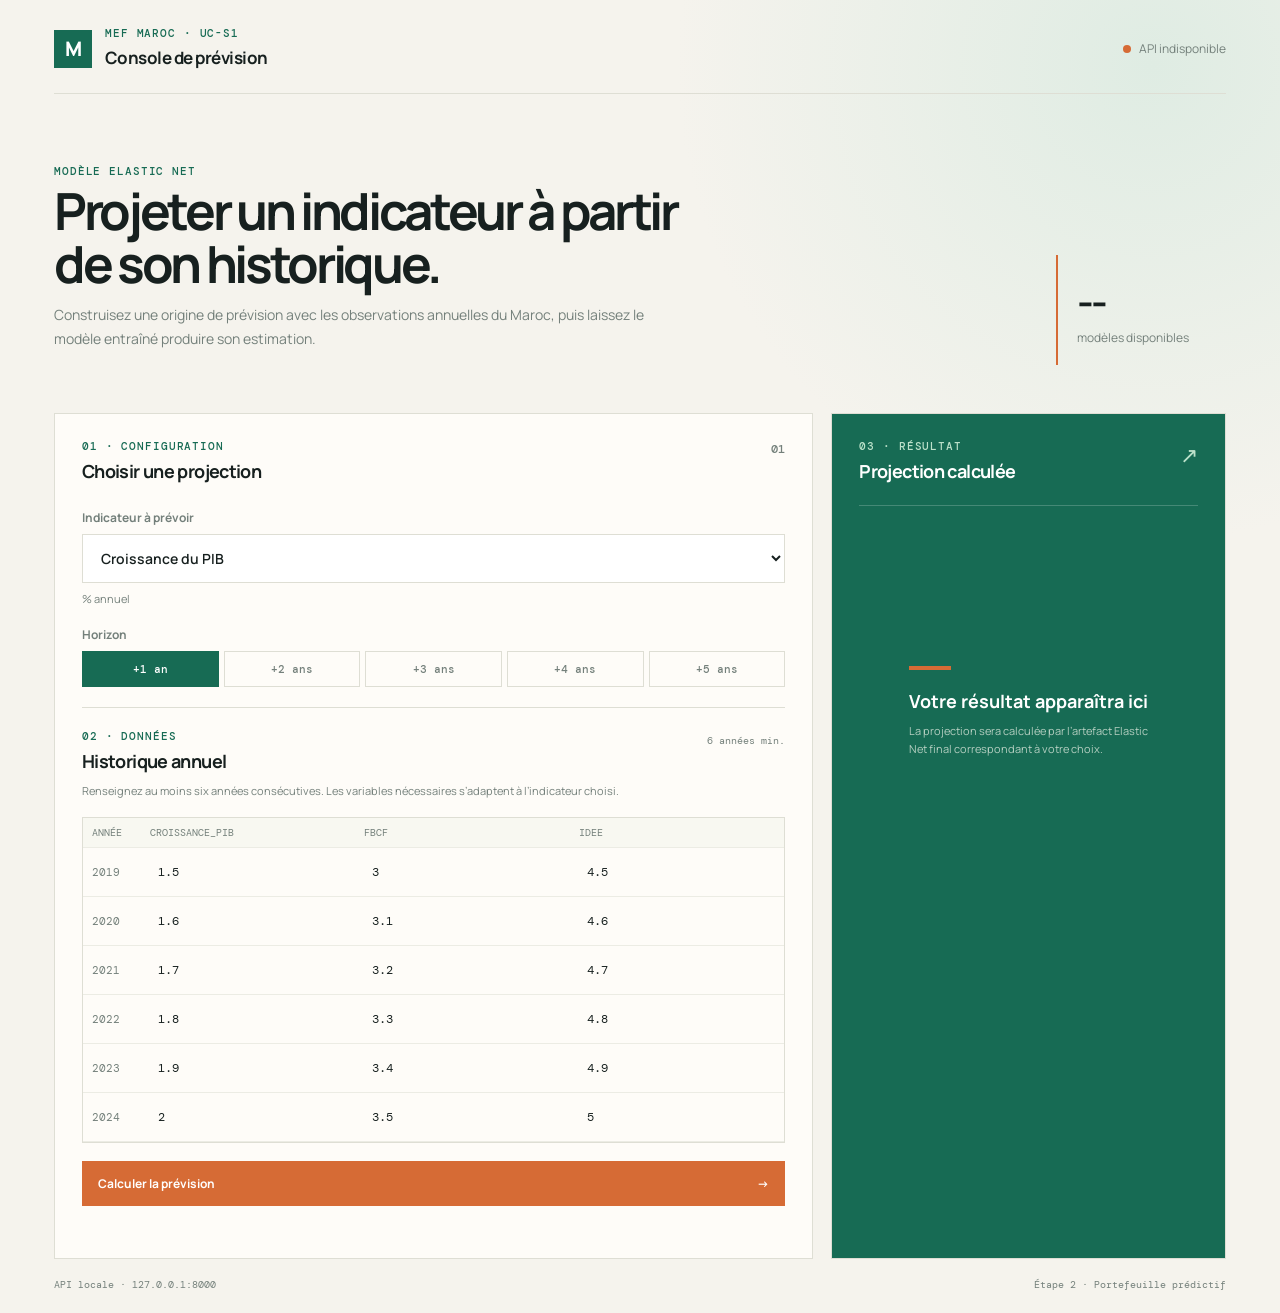
==== interface/index.html @ d241b090 "first commit" ====
<!doctype html>
<html lang="fr">
<head>
  <meta charset="utf-8">
  <meta name="viewport" content="width=device-width, initial-scale=1">
  <title>MEF Maroc | Prévisions</title>
  <link rel="stylesheet" href="styles.css">
</head>
<body>
  <main class="shell">
    <header class="topbar">
      <div class="brand-mark" aria-hidden="true">M</div>
      <div>
        <p class="eyebrow">MEF MAROC · UC-S1</p>
        <h1>Console de prévision</h1>
      </div>
      <div class="api-status" id="apiStatus"><span class="status-dot"></span><span>Connexion...</span></div>
    </header>

    <section class="intro">
      <div>
        <p class="eyebrow">MODÈLE ELASTIC NET</p>
        <h2>Projeter un indicateur à partir de son historique.</h2>
        <p class="lede">Construisez une origine de prévision avec les observations annuelles du Maroc, puis laissez le modèle entraîné produire son estimation.</p>
      </div>
      <div class="model-count"><strong id="modelCount">--</strong><span>modèles disponibles</span></div>
    </section>

    <section class="workspace">
      <form class="panel form-panel" id="forecastForm">
        <div class="panel-heading">
          <div><p class="eyebrow">01 · CONFIGURATION</p><h3>Choisir une projection</h3></div>
          <span class="step-number">01</span>
        </div>

        <label for="target">Indicateur à prévoir</label>
        <select id="target" name="target"></select>
        <p class="field-note" id="targetUnit"></p>

        <label for="horizon">Horizon</label>
        <div class="segmented" id="horizonGroup" role="group" aria-label="Horizon de prévision">
          <button type="button" data-horizon="1" class="active">+1 an</button>
          <button type="button" data-horizon="2">+2 ans</button>
          <button type="button" data-horizon="3">+3 ans</button>
          <button type="button" data-horizon="4">+4 ans</button>
          <button type="button" data-horizon="5">+5 ans</button>
        </div>

        <div class="form-divider"></div>
        <div class="panel-heading compact"><div><p class="eyebrow">02 · DONNÉES</p><h3>Historique annuel</h3></div><span class="required">6 années min.</span></div>
        <p class="field-note">Renseignez au moins six années consécutives. Les variables nécessaires s’adaptent à l’indicateur choisi.</p>
        <div class="history-table-wrap"><table><thead><tr><th>Année</th><th id="columnOne">Indicateur</th><th id="columnTwo">Variable 2</th><th id="columnThree">Variable 3</th></tr></thead><tbody id="historyBody"></tbody></table></div>
        <button class="primary-button" type="submit"><span>Calculer la prévision</span><span aria-hidden="true">→</span></button>
        <p class="error-message" id="errorMessage" role="alert"></p>
      </form>

      <aside class="panel result-panel" aria-live="polite">
        <div class="panel-heading"><div><p class="eyebrow">03 · RÉSULTAT</p><h3>Projection calculée</h3></div><span class="result-icon">↗</span></div>
        <div class="result-empty" id="resultEmpty"><span class="empty-line"></span><p>Votre résultat apparaîtra ici</p><small>La projection sera calculée par l’artefact Elastic Net final correspondant à votre choix.</small></div>
        <div class="result-content" id="resultContent" hidden>
          <p class="result-label" id="resultTarget">CROISSANCE DU PIB</p>
          <div class="result-value"><strong id="predictionValue">--</strong><span id="predictionUnit">%</span></div>
          <div class="result-meta"><span>Année projetée</span><strong id="targetYear">--</strong></div>
          <div class="result-meta"><span>Origine</span><strong id="originYear">--</strong></div>
          <div class="result-meta"><span>Modèle</span><strong>Elastic Net final</strong></div>
          <div class="confidence-note"><span>i</span><p>Résultat statistique indicatif. Il ne constitue pas une prévision institutionnellement validée.</p></div>
        </div>
      </aside>
    </section>
    <footer><span>API locale · <span id="apiEndpoint">127.0.0.1:8000</span></span><span>Étape 2 · Portefeuille prédictif</span></footer>
  </main>
  <script src="app.js"></script>
</body>
</html>
---- interface/styles.css ----
@import url('https://fonts.googleapis.com/css2?family=DM+Mono:wght@400;500&family=Manrope:wght@400;500;600;700;800&display=swap');

:root { --ink: #17201f; --muted: #74807b; --paper: #f5f3ed; --panel: #fffefa; --line: #deded4; --green: #176b54; --green-soft: #e5f1eb; --orange: #d66b35; }
* { box-sizing: border-box; }
body { margin: 0; min-width: 320px; color: var(--ink); background: radial-gradient(circle at 90% 5%, #dfece3 0, transparent 28%), var(--paper); font-family: Manrope, sans-serif; }
.shell { max-width: 1240px; margin: 0 auto; padding: 28px 34px 22px; }
.topbar, .intro, .workspace, footer, .panel-heading, .result-meta { display: flex; }
.topbar { align-items: center; gap: 13px; border-bottom: 1px solid var(--line); padding-bottom: 24px; }
.brand-mark { display: grid; place-items: center; width: 38px; height: 38px; background: var(--green); color: white; font-weight: 800; font-size: 20px; }
.eyebrow { margin: 0 0 7px; color: var(--green); font: 500 11px/1 DM Mono, monospace; letter-spacing: .08em; }
h1, h2, h3, p { margin-top: 0; } h1 { margin-bottom: 0; font-size: 17px; letter-spacing: -.03em; } h2 { max-width: 680px; margin-bottom: 14px; font-size: clamp(28px, 4vw, 52px); line-height: 1.03; letter-spacing: -.065em; } h3 { margin: 0; font-size: 18px; letter-spacing: -.035em; }
.api-status { display: flex; align-items: center; gap: 8px; margin-left: auto; color: var(--muted); font-size: 12px; }.status-dot { width: 8px; height: 8px; border-radius: 50%; background: var(--orange); }.status-dot.online { background: #3eaa71; }
.intro { align-items: end; justify-content: space-between; gap: 30px; padding: 72px 0 48px; }.lede { max-width: 590px; color: var(--muted); font-size: 14px; line-height: 1.7; }.model-count { display: grid; min-width: 170px; padding: 19px; border-left: 2px solid var(--orange); }.model-count strong { font-size: 40px; letter-spacing: -.07em; }.model-count span { color: var(--muted); font-size: 12px; }
.workspace { align-items: stretch; gap: 18px; }.panel { border: 1px solid var(--line); background: rgba(255,254,250,.88); }.form-panel { flex: 1.35; padding: 27px; }.result-panel { flex: .65; min-width: 310px; padding: 27px; background: var(--green); color: white; }.panel-heading { align-items: flex-start; justify-content: space-between; margin-bottom: 26px; }.panel-heading.compact { margin: 23px 0 10px; }.step-number, .result-icon { color: var(--muted); font: 500 12px DM Mono, monospace; }.result-icon { color: #bce1ca; font-size: 22px; }
label { display: block; margin: 0 0 8px; color: var(--muted); font-size: 12px; font-weight: 700; } select { width: 100%; padding: 13px 14px; border: 1px solid var(--line); border-radius: 0; color: var(--ink); background: white; font: 600 14px Manrope, sans-serif; }.field-note { margin: 8px 0 18px; color: var(--muted); font-size: 11px; line-height: 1.5; }.segmented { display: flex; gap: 5px; margin-bottom: 20px; }.segmented button { flex: 1; padding: 10px 4px; border: 1px solid var(--line); background: transparent; color: var(--muted); cursor: pointer; font: 500 11px DM Mono, monospace; }.segmented button.active { border-color: var(--green); color: white; background: var(--green); }.form-divider { height: 1px; background: var(--line); }.required { padding-top: 3px; color: var(--muted); font: 10px DM Mono, monospace; }.history-table-wrap { overflow-x: auto; border: 1px solid var(--line); } table { width: 100%; min-width: 520px; border-collapse: collapse; } th, td { padding: 8px 9px; border-bottom: 1px solid #ecece4; text-align: left; } th { color: var(--muted); background: #f8f8f1; font: 10px DM Mono, monospace; text-transform: uppercase; } td:first-child { color: var(--muted); font: 11px DM Mono, monospace; } td input { width: 100%; min-width: 95px; padding: 7px; border: 1px solid transparent; background: transparent; color: var(--ink); font: 12px DM Mono, monospace; } td input:focus { outline: 1px solid var(--green); background: white; }.primary-button { display: flex; justify-content: space-between; width: 100%; margin-top: 18px; padding: 14px 16px; border: 0; background: var(--orange); color: white; cursor: pointer; font: 700 12px Manrope, sans-serif; }.primary-button:disabled { opacity: .6; cursor: wait; }.error-message { min-height: 15px; margin: 10px 0 0; color: #b43c2c; font-size: 11px; }
.result-panel .panel-heading { border-bottom: 1px solid rgba(255,255,255,.2); padding-bottom: 22px; }.result-panel .eyebrow { color: #bce1ca; }.result-panel h3 { color: white; }.result-empty { display: grid; place-content: center; min-height: 360px; }.empty-line { display: block; width: 42px; height: 4px; margin-bottom: 19px; background: var(--orange); }.result-empty p { margin-bottom: 9px; font-size: 18px; font-weight: 700; }.result-empty small { max-width: 240px; color: #b5cfc1; font-size: 11px; line-height: 1.6; }.result-content { padding-top: 42px; }.result-label { color: #bce1ca; font: 11px DM Mono, monospace; }.result-value { display: flex; align-items: baseline; gap: 8px; padding: 7px 0 37px; }.result-value strong { font-size: clamp(44px, 5vw, 72px); letter-spacing: -.08em; }.result-value span { color: #bce1ca; font: 14px DM Mono, monospace; }.result-meta { justify-content: space-between; padding: 13px 0; border-top: 1px solid rgba(255,255,255,.2); color: #b5cfc1; font-size: 11px; }.result-meta strong { color: white; font-weight: 600; }.confidence-note { display: flex; gap: 10px; margin-top: 34px; padding: 13px; background: rgba(0,0,0,.12); color: #c7ded1; font-size: 10px; line-height: 1.5; }.confidence-note span { display: grid; flex: 0 0 16px; place-items: center; height: 16px; border: 1px solid #a7cdb7; border-radius: 50%; font: 10px DM Mono, monospace; }.confidence-note p { margin: 0; }
footer { justify-content: space-between; padding-top: 19px; color: var(--muted); font: 10px DM Mono, monospace; }
@media (max-width: 780px) { .shell { padding: 20px 16px; }.intro { display: block; padding: 48px 0 32px; }.model-count { margin-top: 28px; }.workspace { display: block; }.result-panel { min-width: 0; margin-top: 16px; }.form-panel, .result-panel { padding: 20px; } footer { display: block; line-height: 2; }.segmented button { font-size: 10px; } }
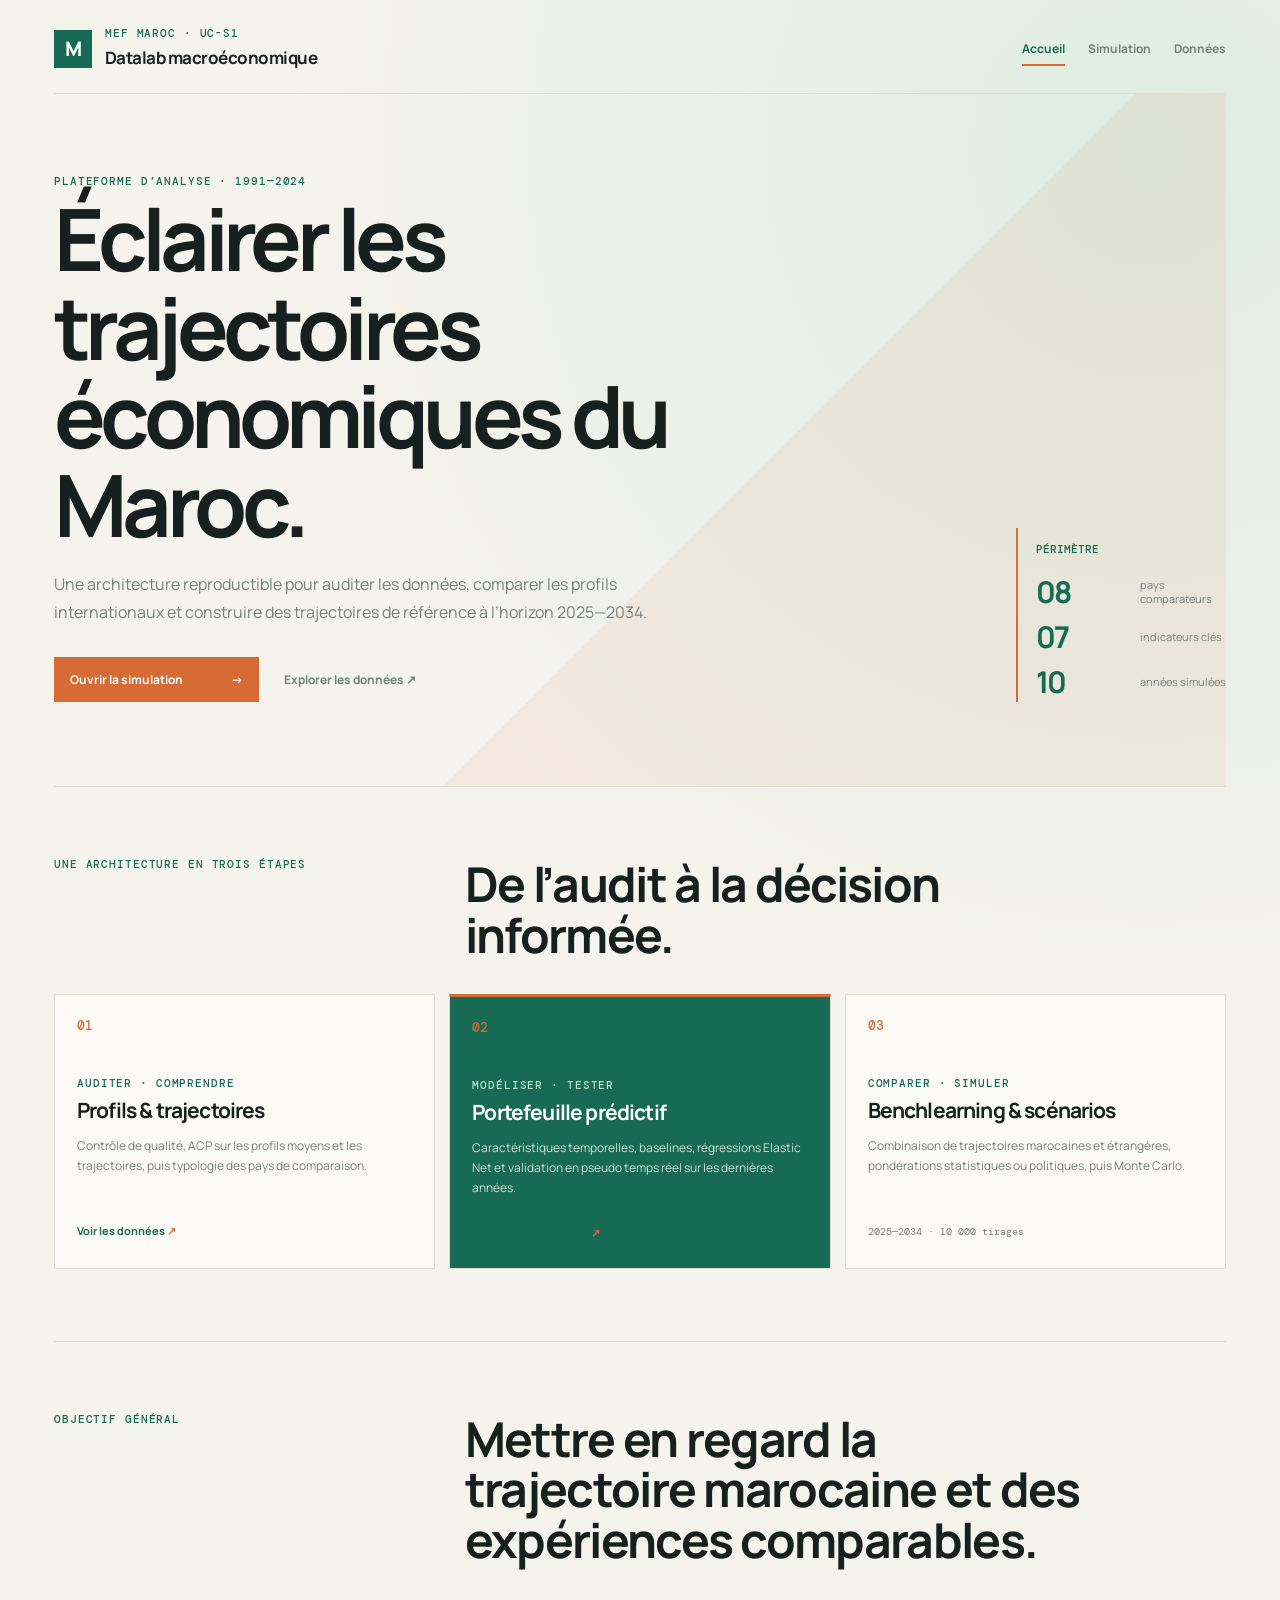
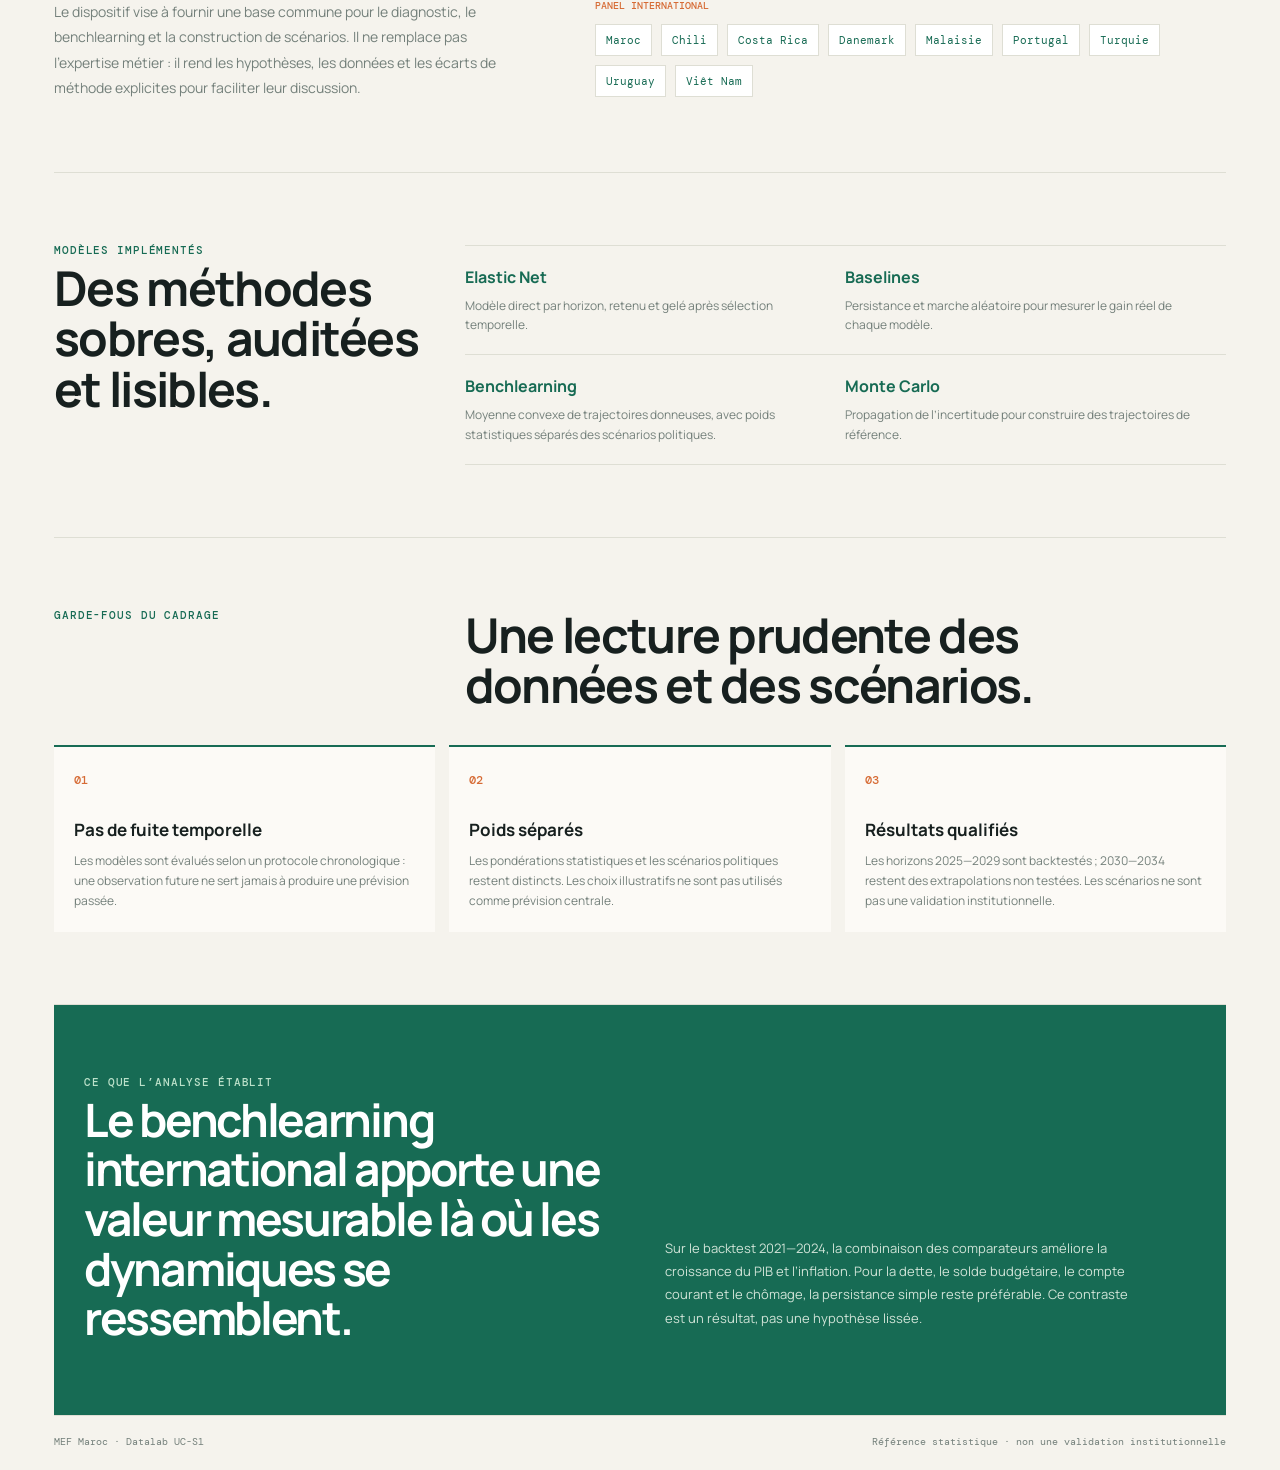
==== commit d7b0494a: "Avant changement de design" ====
--- a/interface/index.html
+++ b/interface/index.html
@@ -3,72 +3,54 @@
 <head>
   <meta charset="utf-8">
   <meta name="viewport" content="width=device-width, initial-scale=1">
-  <title>MEF Maroc | Prévisions</title>
+  <title>MEF Maroc | Datalab UC-S1</title>
   <link rel="stylesheet" href="styles.css">
 </head>
-<body>
+<body class="home-page">
   <main class="shell">
     <header class="topbar">
-      <div class="brand-mark" aria-hidden="true">M</div>
-      <div>
-        <p class="eyebrow">MEF MAROC · UC-S1</p>
-        <h1>Console de prévision</h1>
-      </div>
-      <div class="api-status" id="apiStatus"><span class="status-dot"></span><span>Connexion...</span></div>
+      <a class="brand-mark" href="index.html" aria-label="Accueil Datalab MEF">M</a>
+      <div><p class="eyebrow">MEF MAROC · UC-S1</p><h1>Datalab macroéconomique</h1></div>
+      <nav class="main-nav" aria-label="Navigation principale"><a class="active" href="index.html">Accueil</a><a href="simulation.html">Simulation</a><a href="data.html">Données</a></nav>
     </header>
 
-    <section class="intro">
-      <div>
-        <p class="eyebrow">MODÈLE ELASTIC NET</p>
-        <h2>Projeter un indicateur à partir de son historique.</h2>
-        <p class="lede">Construisez une origine de prévision avec les observations annuelles du Maroc, puis laissez le modèle entraîné produire son estimation.</p>
+    <section class="home-hero">
+      <div class="hero-copy">
+        <p class="eyebrow">PLATEFORME D’ANALYSE · 1991—2024</p>
+        <h2>Éclairer les trajectoires économiques du Maroc.</h2>
+        <p class="hero-lede">Une architecture reproductible pour auditer les données, comparer les profils internationaux et construire des trajectoires de référence à l’horizon 2025—2034.</p>
+        <div class="hero-actions"><a class="primary-button hero-button" href="simulation.html"><span>Ouvrir la simulation</span><span aria-hidden="true">→</span></a><a class="text-link" href="data.html">Explorer les données <span aria-hidden="true">↗</span></a></div>
       </div>
-      <div class="model-count"><strong id="modelCount">--</strong><span>modèles disponibles</span></div>
+      <div class="hero-index" aria-label="Périmètre du projet"><span class="index-label">PÉRIMÈTRE</span><strong>08</strong><span>pays comparateurs</span><strong>07</strong><span>indicateurs clés</span><strong>10</strong><span>années simulées</span></div>
     </section>
 
-    <section class="workspace">
-      <form class="panel form-panel" id="forecastForm">
-        <div class="panel-heading">
-          <div><p class="eyebrow">01 · CONFIGURATION</p><h3>Choisir une projection</h3></div>
-          <span class="step-number">01</span>
-        </div>
+    <section class="home-section architecture-section">
+      <div class="section-intro"><p class="eyebrow">UNE ARCHITECTURE EN TROIS ÉTAPES</p><h3>De l’audit à la décision informée.</h3></div>
+      <div class="stage-grid">
+        <article class="stage-card"><span class="stage-number">01</span><p class="eyebrow">AUDITER · COMPRENDRE</p><h4>Profils & trajectoires</h4><p>Contrôle de qualité, ACP sur les profils moyens et les trajectoires, puis typologie des pays de comparaison.</p><a href="data.html">Voir les données <span aria-hidden="true">↗</span></a></article>
+        <article class="stage-card stage-card-featured"><span class="stage-number">02</span><p class="eyebrow">MODÉLISER · TESTER</p><h4>Portefeuille prédictif</h4><p>Caractéristiques temporelles, baselines, régressions Elastic Net et validation en pseudo temps réel sur les dernières années.</p><a href="simulation.html">Lancer une projection <span aria-hidden="true">↗</span></a></article>
+        <article class="stage-card"><span class="stage-number">03</span><p class="eyebrow">COMPARER · SIMULER</p><h4>Benchlearning & scénarios</h4><p>Combinaison de trajectoires marocaines et étrangères, pondérations statistiques ou politiques, puis Monte Carlo.</p><span class="stage-status">2025—2034 · 10 000 tirages</span></article>
+      </div>
+    </section>
+    
+      <section class="home-section scope-section">
+        <div class="section-intro"><p class="eyebrow">OBJECTIF GÉNÉRAL</p><h3>Mettre en regard la trajectoire marocaine et des expériences comparables.</h3></div>
+        <div class="scope-content"><p>Le dispositif vise à fournir une base commune pour le diagnostic, le benchlearning et la construction de scénarios. Il ne remplace pas l’expertise métier : il rend les hypothèses, les données et les écarts de méthode explicites pour faciliter leur discussion.</p><div class="country-strip"><span class="country-label">PANEL INTERNATIONAL</span><span>Maroc</span><span>Chili</span><span>Costa Rica</span><span>Danemark</span><span>Malaisie</span><span>Portugal</span><span>Turquie</span><span>Uruguay</span><span>Viêt Nam</span></div></div>
+      </section>
 
-        <label for="target">Indicateur à prévoir</label>
-        <select id="target" name="target"></select>
-        <p class="field-note" id="targetUnit"></p>
+    <section class="home-section model-section">
+      <div class="section-intro"><p class="eyebrow">MODÈLES IMPLÉMENTÉS</p><h3>Des méthodes sobres, auditées et lisibles.</h3></div>
+      <div class="model-list"><div><strong>Elastic Net</strong><span>Modèle direct par horizon, retenu et gelé après sélection temporelle.</span></div><div><strong>Baselines</strong><span>Persistance et marche aléatoire pour mesurer le gain réel de chaque modèle.</span></div><div><strong>Benchlearning</strong><span>Moyenne convexe de trajectoires donneuses, avec poids statistiques séparés des scénarios politiques.</span></div><div><strong>Monte Carlo</strong><span>Propagation de l’incertitude pour construire des trajectoires de référence.</span></div></div>
+    </section>
+    
+      <section class="home-section safeguards-section">
+        <div class="section-intro"><p class="eyebrow">GARDE-FOUS DU CADRAGE</p><h3>Une lecture prudente des données et des scénarios.</h3></div>
+        <div class="safeguard-grid"><article><span>01</span><h4>Pas de fuite temporelle</h4><p>Les modèles sont évalués selon un protocole chronologique : une observation future ne sert jamais à produire une prévision passée.</p></article><article><span>02</span><h4>Poids séparés</h4><p>Les pondérations statistiques et les scénarios politiques restent distincts. Les choix illustratifs ne sont pas utilisés comme prévision centrale.</p></article><article><span>03</span><h4>Résultats qualifiés</h4><p>Les horizons 2025—2029 sont backtestés ; 2030—2034 restent des extrapolations non testées. Les scénarios ne sont pas une validation institutionnelle.</p></article></div>
+      </section>
 
-        <label for="horizon">Horizon</label>
-        <div class="segmented" id="horizonGroup" role="group" aria-label="Horizon de prévision">
-          <button type="button" data-horizon="1" class="active">+1 an</button>
-          <button type="button" data-horizon="2">+2 ans</button>
-          <button type="button" data-horizon="3">+3 ans</button>
-          <button type="button" data-horizon="4">+4 ans</button>
-          <button type="button" data-horizon="5">+5 ans</button>
-        </div>
+    <section class="home-section signal-section"><div><p class="eyebrow">CE QUE L’ANALYSE ÉTABLIT</p><h3>Le benchlearning international apporte une valeur mesurable là où les dynamiques se ressemblent.</h3></div><p>Sur le backtest 2021—2024, la combinaison des comparateurs améliore la croissance du PIB et l’inflation. Pour la dette, le solde budgétaire, le compte courant et le chômage, la persistance simple reste préférable. Ce contraste est un résultat, pas une hypothèse lissée.</p></section>
 
-        <div class="form-divider"></div>
-        <div class="panel-heading compact"><div><p class="eyebrow">02 · DONNÉES</p><h3>Historique annuel</h3></div><span class="required">6 années min.</span></div>
-        <p class="field-note">Renseignez au moins six années consécutives. Les variables nécessaires s’adaptent à l’indicateur choisi.</p>
-        <div class="history-table-wrap"><table><thead><tr><th>Année</th><th id="columnOne">Indicateur</th><th id="columnTwo">Variable 2</th><th id="columnThree">Variable 3</th></tr></thead><tbody id="historyBody"></tbody></table></div>
-        <button class="primary-button" type="submit"><span>Calculer la prévision</span><span aria-hidden="true">→</span></button>
-        <p class="error-message" id="errorMessage" role="alert"></p>
-      </form>
-
-      <aside class="panel result-panel" aria-live="polite">
-        <div class="panel-heading"><div><p class="eyebrow">03 · RÉSULTAT</p><h3>Projection calculée</h3></div><span class="result-icon">↗</span></div>
-        <div class="result-empty" id="resultEmpty"><span class="empty-line"></span><p>Votre résultat apparaîtra ici</p><small>La projection sera calculée par l’artefact Elastic Net final correspondant à votre choix.</small></div>
-        <div class="result-content" id="resultContent" hidden>
-          <p class="result-label" id="resultTarget">CROISSANCE DU PIB</p>
-          <div class="result-value"><strong id="predictionValue">--</strong><span id="predictionUnit">%</span></div>
-          <div class="result-meta"><span>Année projetée</span><strong id="targetYear">--</strong></div>
-          <div class="result-meta"><span>Origine</span><strong id="originYear">--</strong></div>
-          <div class="result-meta"><span>Modèle</span><strong>Elastic Net final</strong></div>
-          <div class="confidence-note"><span>i</span><p>Résultat statistique indicatif. Il ne constitue pas une prévision institutionnellement validée.</p></div>
-        </div>
-      </aside>
-    </section>
-    <footer><span>API locale · <span id="apiEndpoint">127.0.0.1:8000</span></span><span>Étape 2 · Portefeuille prédictif</span></footer>
+    <footer><span>MEF Maroc · Datalab UC-S1</span><span>Référence statistique · non une validation institutionnelle</span></footer>
   </main>
-  <script src="app.js"></script>
 </body>
 </html>
--- a/interface/styles.css
+++ b/interface/styles.css
@@ -10,9 +10,47 @@
 .eyebrow { margin: 0 0 7px; color: var(--green); font: 500 11px/1 DM Mono, monospace; letter-spacing: .08em; }
 h1, h2, h3, p { margin-top: 0; } h1 { margin-bottom: 0; font-size: 17px; letter-spacing: -.03em; } h2 { max-width: 680px; margin-bottom: 14px; font-size: clamp(28px, 4vw, 52px); line-height: 1.03; letter-spacing: -.065em; } h3 { margin: 0; font-size: 18px; letter-spacing: -.035em; }
 .api-status { display: flex; align-items: center; gap: 8px; margin-left: auto; color: var(--muted); font-size: 12px; }.status-dot { width: 8px; height: 8px; border-radius: 50%; background: var(--orange); }.status-dot.online { background: #3eaa71; }
+.main-nav { display: flex; align-items: center; gap: 23px; margin-left: auto; }.main-nav a, .text-link { color: var(--muted); font-size: 12px; font-weight: 700; text-decoration: none; }.main-nav a:hover, .main-nav a.active, .text-link:hover { color: var(--green); }.main-nav a.active { border-bottom: 2px solid var(--orange); padding-bottom: 7px; margin-bottom: -9px; }
 .intro { align-items: end; justify-content: space-between; gap: 30px; padding: 72px 0 48px; }.lede { max-width: 590px; color: var(--muted); font-size: 14px; line-height: 1.7; }.model-count { display: grid; min-width: 170px; padding: 19px; border-left: 2px solid var(--orange); }.model-count strong { font-size: 40px; letter-spacing: -.07em; }.model-count span { color: var(--muted); font-size: 12px; }
 .workspace { align-items: stretch; gap: 18px; }.panel { border: 1px solid var(--line); background: rgba(255,254,250,.88); }.form-panel { flex: 1.35; padding: 27px; }.result-panel { flex: .65; min-width: 310px; padding: 27px; background: var(--green); color: white; }.panel-heading { align-items: flex-start; justify-content: space-between; margin-bottom: 26px; }.panel-heading.compact { margin: 23px 0 10px; }.step-number, .result-icon { color: var(--muted); font: 500 12px DM Mono, monospace; }.result-icon { color: #bce1ca; font-size: 22px; }
 label { display: block; margin: 0 0 8px; color: var(--muted); font-size: 12px; font-weight: 700; } select { width: 100%; padding: 13px 14px; border: 1px solid var(--line); border-radius: 0; color: var(--ink); background: white; font: 600 14px Manrope, sans-serif; }.field-note { margin: 8px 0 18px; color: var(--muted); font-size: 11px; line-height: 1.5; }.segmented { display: flex; gap: 5px; margin-bottom: 20px; }.segmented button { flex: 1; padding: 10px 4px; border: 1px solid var(--line); background: transparent; color: var(--muted); cursor: pointer; font: 500 11px DM Mono, monospace; }.segmented button.active { border-color: var(--green); color: white; background: var(--green); }.form-divider { height: 1px; background: var(--line); }.required { padding-top: 3px; color: var(--muted); font: 10px DM Mono, monospace; }.history-table-wrap { overflow-x: auto; border: 1px solid var(--line); } table { width: 100%; min-width: 520px; border-collapse: collapse; } th, td { padding: 8px 9px; border-bottom: 1px solid #ecece4; text-align: left; } th { color: var(--muted); background: #f8f8f1; font: 10px DM Mono, monospace; text-transform: uppercase; } td:first-child { color: var(--muted); font: 11px DM Mono, monospace; } td input { width: 100%; min-width: 95px; padding: 7px; border: 1px solid transparent; background: transparent; color: var(--ink); font: 12px DM Mono, monospace; } td input:focus { outline: 1px solid var(--green); background: white; }.primary-button { display: flex; justify-content: space-between; width: 100%; margin-top: 18px; padding: 14px 16px; border: 0; background: var(--orange); color: white; cursor: pointer; font: 700 12px Manrope, sans-serif; }.primary-button:disabled { opacity: .6; cursor: wait; }.error-message { min-height: 15px; margin: 10px 0 0; color: #b43c2c; font-size: 11px; }
 .result-panel .panel-heading { border-bottom: 1px solid rgba(255,255,255,.2); padding-bottom: 22px; }.result-panel .eyebrow { color: #bce1ca; }.result-panel h3 { color: white; }.result-empty { display: grid; place-content: center; min-height: 360px; }.empty-line { display: block; width: 42px; height: 4px; margin-bottom: 19px; background: var(--orange); }.result-empty p { margin-bottom: 9px; font-size: 18px; font-weight: 700; }.result-empty small { max-width: 240px; color: #b5cfc1; font-size: 11px; line-height: 1.6; }.result-content { padding-top: 42px; }.result-label { color: #bce1ca; font: 11px DM Mono, monospace; }.result-value { display: flex; align-items: baseline; gap: 8px; padding: 7px 0 37px; }.result-value strong { font-size: clamp(44px, 5vw, 72px); letter-spacing: -.08em; }.result-value span { color: #bce1ca; font: 14px DM Mono, monospace; }.result-meta { justify-content: space-between; padding: 13px 0; border-top: 1px solid rgba(255,255,255,.2); color: #b5cfc1; font-size: 11px; }.result-meta strong { color: white; font-weight: 600; }.confidence-note { display: flex; gap: 10px; margin-top: 34px; padding: 13px; background: rgba(0,0,0,.12); color: #c7ded1; font-size: 10px; line-height: 1.5; }.confidence-note span { display: grid; flex: 0 0 16px; place-items: center; height: 16px; border: 1px solid #a7cdb7; border-radius: 50%; font: 10px DM Mono, monospace; }.confidence-note p { margin: 0; }
 footer { justify-content: space-between; padding-top: 19px; color: var(--muted); font: 10px DM Mono, monospace; }
-@media (max-width: 780px) { .shell { padding: 20px 16px; }.intro { display: block; padding: 48px 0 32px; }.model-count { margin-top: 28px; }.workspace { display: block; }.result-panel { min-width: 0; margin-top: 16px; }.form-panel, .result-panel { padding: 20px; } footer { display: block; line-height: 2; }.segmented button { font-size: 10px; } }+.home-hero { display: grid; grid-template-columns: minmax(0, 1fr) 210px; gap: 70px; align-items: end; min-height: 530px; padding: 82px 0 84px; border-bottom: 1px solid var(--line); background: linear-gradient(135deg, transparent 0 58%, rgba(214,107,53,.08) 58% 100%); }.hero-copy h2 { max-width: 760px; margin-bottom: 22px; font-size: clamp(42px, 7vw, 86px); }.hero-lede { max-width: 640px; color: var(--muted); font-size: 16px; line-height: 1.75; }.hero-actions { display: flex; align-items: center; gap: 25px; margin-top: 31px; }.hero-button { display: inline-flex; width: 205px; margin-top: 0; text-decoration: none; }.hero-index { display: grid; grid-template-columns: 1fr 1fr; gap: 4px 17px; padding: 16px 0 0 18px; border-left: 2px solid var(--orange); }.hero-index .index-label { grid-column: 1 / -1; margin-bottom: 12px; color: var(--green); font: 500 11px/1 DM Mono, monospace; }.hero-index strong { color: var(--green); font-size: 30px; letter-spacing: -.06em; }.hero-index span:not(.index-label) { align-self: center; color: var(--muted); font-size: 11px; line-height: 1.3; }
+.home-section { padding: 72px 0; border-bottom: 1px solid var(--line); }.section-intro { display: grid; grid-template-columns: 1fr 2fr; gap: 30px; margin-bottom: 34px; }.section-intro h3 { max-width: 620px; font-size: clamp(28px, 4vw, 48px); line-height: 1.05; }.stage-grid { display: grid; grid-template-columns: repeat(3, 1fr); gap: 14px; }.stage-card { min-height: 275px; padding: 22px; border: 1px solid var(--line); background: rgba(255,254,250,.72); }.stage-card-featured { border-top: 3px solid var(--orange); background: var(--green); color: white; }.stage-number { display: block; margin-bottom: 44px; color: var(--orange); font: 500 13px DM Mono, monospace; }.stage-card-featured .eyebrow, .stage-card-featured a { color: #bce1ca; }.stage-card h4 { margin: 0 0 12px; font-size: 21px; letter-spacing: -.04em; }.stage-card p:not(.eyebrow) { min-height: 70px; color: var(--muted); font-size: 12px; line-height: 1.65; }.stage-card-featured p:not(.eyebrow) { color: #d0e3d7; }.stage-card a { color: var(--green); font-size: 11px; font-weight: 700; text-decoration: none; }.stage-card a span { color: var(--orange); }.stage-status { color: var(--muted); font: 10px DM Mono, monospace; }.model-section { display: grid; grid-template-columns: 1fr 2fr; gap: 30px; }.model-section .section-intro { display: block; margin: 0; }.model-list { display: grid; grid-template-columns: 1fr 1fr; border-top: 1px solid var(--line); }.model-list div { padding: 20px 18px 20px 0; border-bottom: 1px solid var(--line); }.model-list strong, .model-list span { display: block; }.model-list strong { margin-bottom: 8px; color: var(--green); font-size: 16px; }.model-list span { color: var(--muted); font-size: 12px; line-height: 1.6; }.signal-section { display: grid; grid-template-columns: 1fr 1fr; gap: 50px; align-items: end; background: var(--green); color: white; padding-left: 30px; padding-right: 30px; }.signal-section .eyebrow { color: #bce1ca; }.signal-section h3 { max-width: 550px; font-size: clamp(27px, 4vw, 46px); line-height: 1.08; letter-spacing: -.05em; }.signal-section > p { max-width: 470px; color: #d0e3d7; font-size: 13px; line-height: 1.8; }
+.scope-content { display: grid; grid-template-columns: 1fr 1.3fr; gap: 55px; align-items: start; }.scope-content > p { max-width: 480px; margin: 0; color: var(--muted); font-size: 14px; line-height: 1.8; }.country-strip { display: flex; flex-wrap: wrap; gap: 9px; }.country-strip span:not(.country-label) { padding: 8px 10px; border: 1px solid var(--line); background: white; color: var(--green); font: 11px DM Mono, monospace; }.country-label { width: 100%; margin-bottom: 3px; color: var(--orange); font: 500 10px DM Mono, monospace; }.safeguard-grid { display: grid; grid-template-columns: repeat(3, 1fr); gap: 14px; }.safeguard-grid article { padding: 20px; border-top: 2px solid var(--green); background: rgba(255,254,250,.72); }.safeguard-grid article > span { color: var(--orange); font: 500 12px DM Mono, monospace; }.safeguard-grid h4 { margin: 29px 0 10px; font-size: 17px; }.safeguard-grid p { margin: 0; color: var(--muted); font-size: 12px; line-height: 1.7; }
+@media (max-width: 780px) { .shell { padding: 20px 16px; }.intro { display: block; padding: 48px 0 32px; }.model-count { margin-top: 28px; }.workspace { display: block; }.result-panel { min-width: 0; margin-top: 16px; }.form-panel, .result-panel { padding: 20px; } footer { display: block; line-height: 2; }.segmented button { font-size: 10px; } }
+@media (max-width: 780px) { .main-nav { gap: 12px; }.main-nav a { font-size: 10px; }.home-hero { display: block; min-height: 0; padding: 62px 0 54px; background: linear-gradient(135deg, transparent 0 72%, rgba(214,107,53,.08) 72% 100%); }.hero-copy h2 { font-size: clamp(40px, 12vw, 66px); }.hero-lede { font-size: 14px; }.hero-index { max-width: 290px; margin-top: 55px; }.section-intro, .model-section, .signal-section { display: block; }.section-intro h3 { margin-top: 22px; }.stage-grid { grid-template-columns: 1fr; }.stage-card { min-height: 0; }.stage-number { margin-bottom: 30px; }.model-list { margin-top: 34px; }.signal-section { padding: 45px 22px; }.signal-section > p { margin-top: 28px; } }
+@media (max-width: 780px) { .scope-content { display: block; }.scope-content > p { margin-bottom: 32px; }.safeguard-grid { grid-template-columns: 1fr; } }
+@media (max-width: 560px) { .topbar { flex-wrap: wrap; }.main-nav { order: 3; width: 100%; justify-content: space-between; margin-top: 12px; }.api-status { margin-left: auto; }.main-nav a.active { margin-bottom: -2px; padding-bottom: 5px; }.hero-actions { align-items: flex-start; flex-direction: column; }.model-list { grid-template-columns: 1fr; } }
+
+html { scroll-behavior: smooth; }
+button:focus-visible, a:focus-visible, select:focus-visible, input:focus-visible { outline: 3px solid rgba(214,107,53,.55); outline-offset: 3px; }
+.brand-mark { flex: 0 0 38px; text-decoration: none; transition: background .2s ease, transform .2s ease; }
+.brand-mark:hover { background: var(--orange); transform: translateY(-2px); }
+.main-nav a, .text-link { transition: color .2s ease; }
+.segmented button, .primary-button, .secondary-button { transition: border-color .2s ease, background .2s ease, color .2s ease, transform .2s ease; }
+.segmented button:hover { border-color: var(--green); color: var(--green); }
+.primary-button:hover { background: #b95729; transform: translateY(-1px); }
+.primary-button:disabled { transform: none; }
+@media (max-width: 900px) {
+	.shell { padding: 24px 22px 20px; }
+	.topbar { flex-wrap: wrap; }
+	.main-nav { order: 3; width: 100%; justify-content: flex-end; margin-top: 14px; }
+	.main-nav a.active { margin-bottom: -2px; padding-bottom: 5px; }
+	.intro { display: block; padding: 54px 0 34px; }
+	.model-count { margin-top: 28px; }
+	.workspace { display: block; }
+	.result-panel { min-width: 0; margin-top: 16px; }
+	.form-panel, .result-panel { padding: 22px; }
+	footer { display: block; line-height: 2; }
+}
+@media (max-width: 560px) {
+	.shell { padding: 18px 16px; }
+	.topbar { gap: 10px; }
+	.brand-mark { flex-basis: 34px; width: 34px; height: 34px; font-size: 17px; }
+	.topbar h1 { font-size: 15px; }
+	.main-nav { justify-content: space-between; margin-top: 11px; }
+	.main-nav a { font-size: 10px; }
+	.api-status { font-size: 11px; }
+}
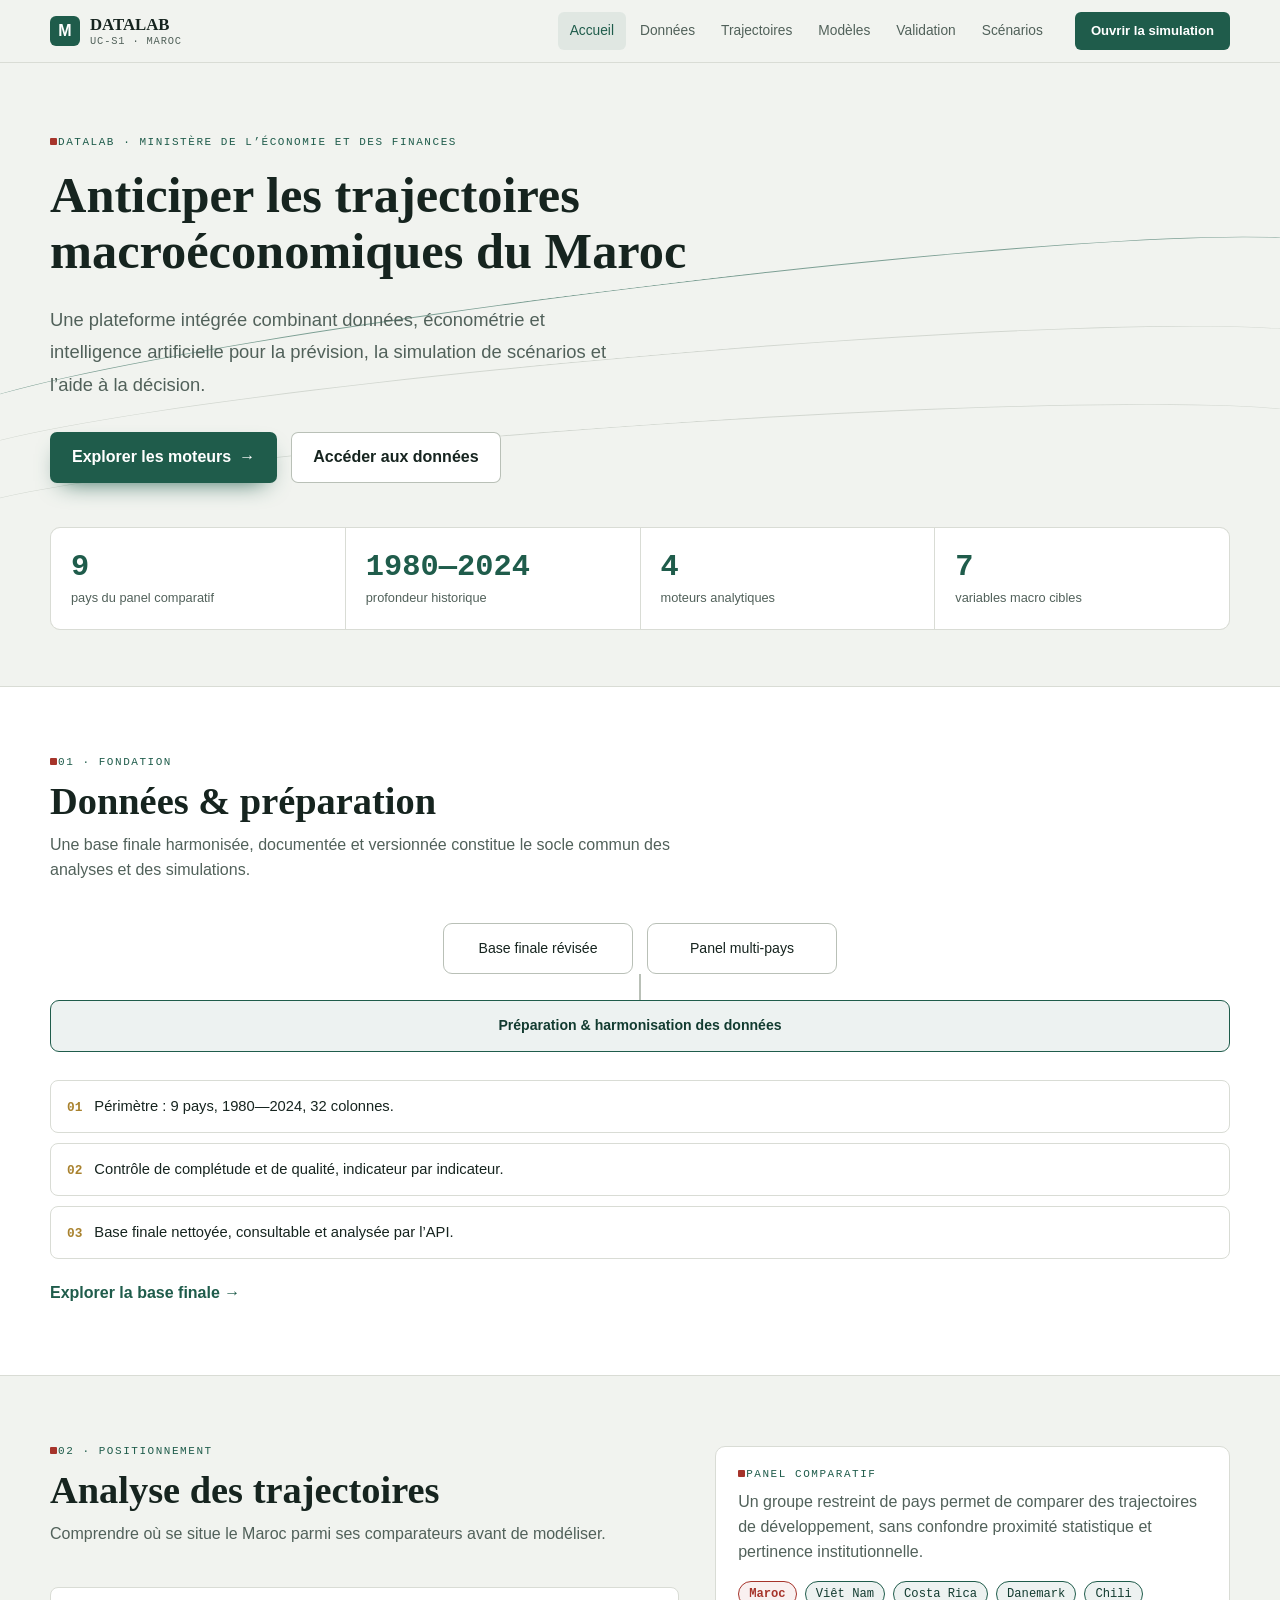
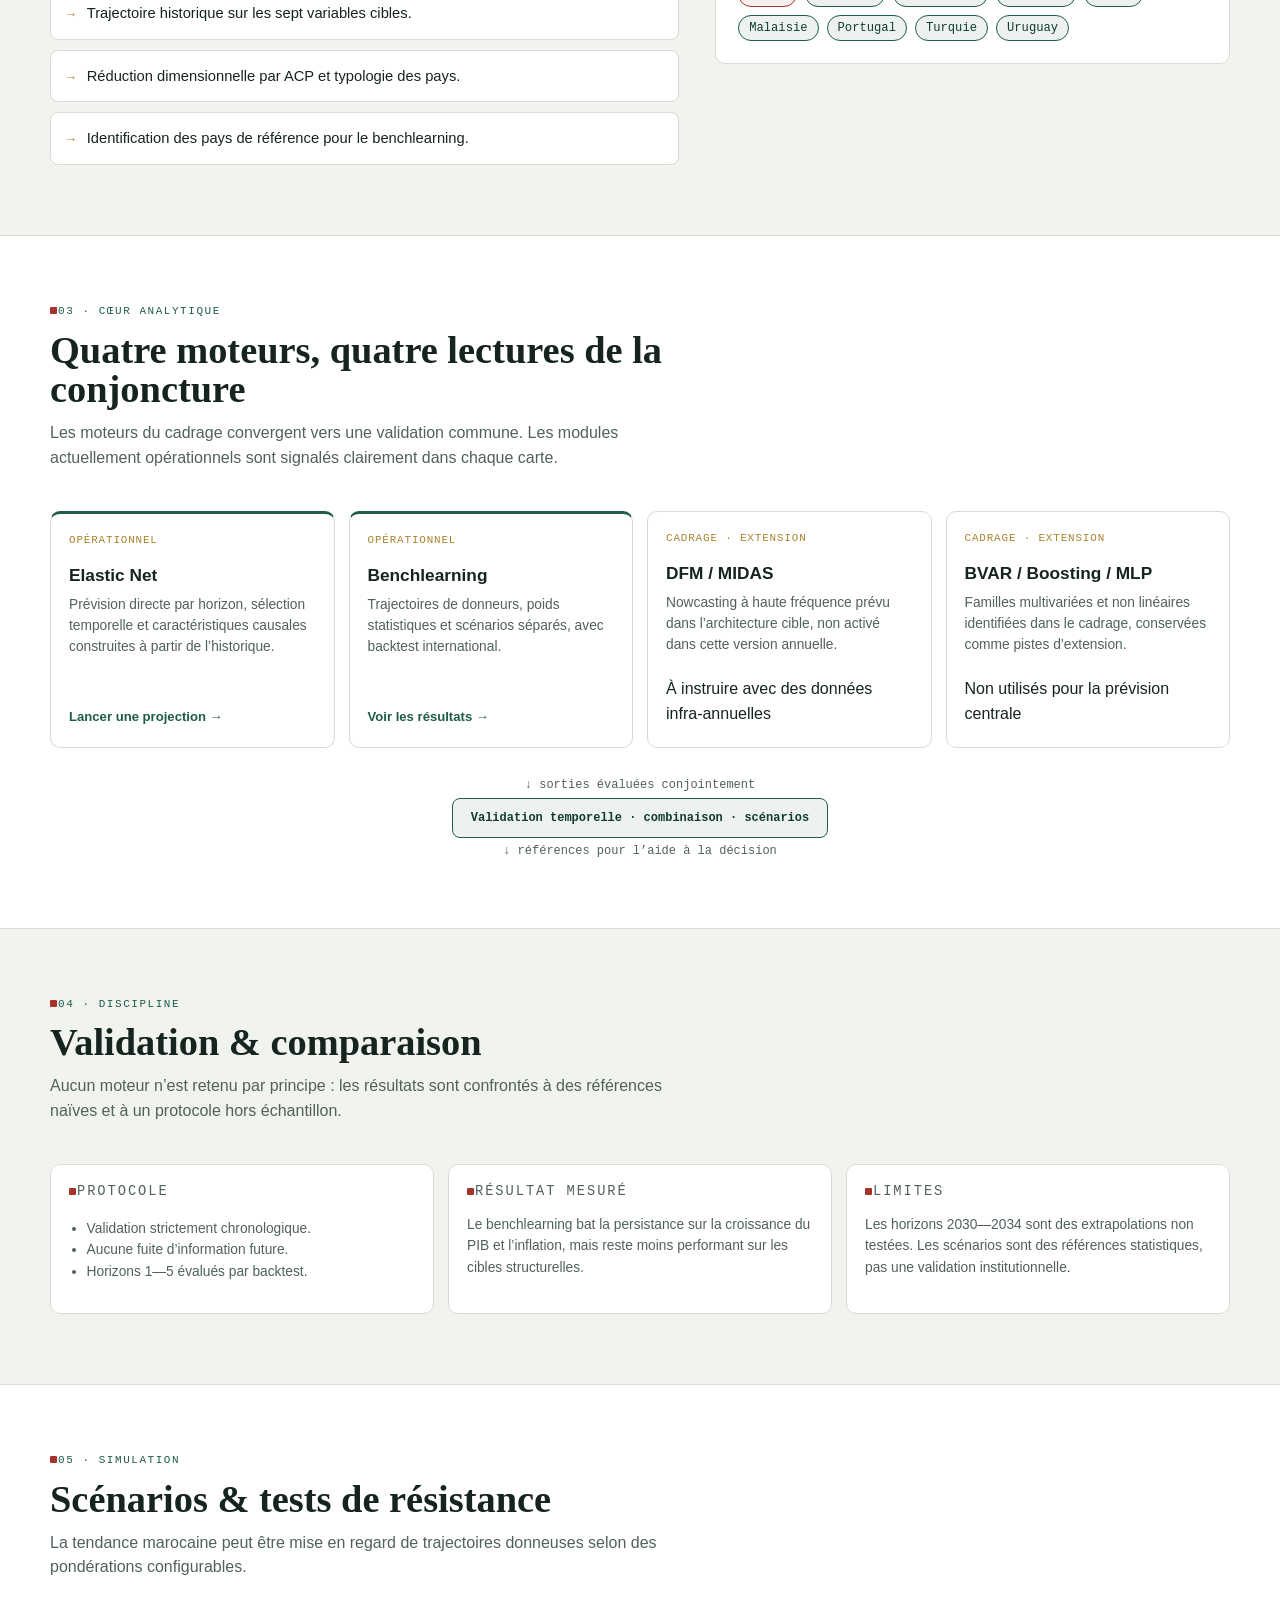
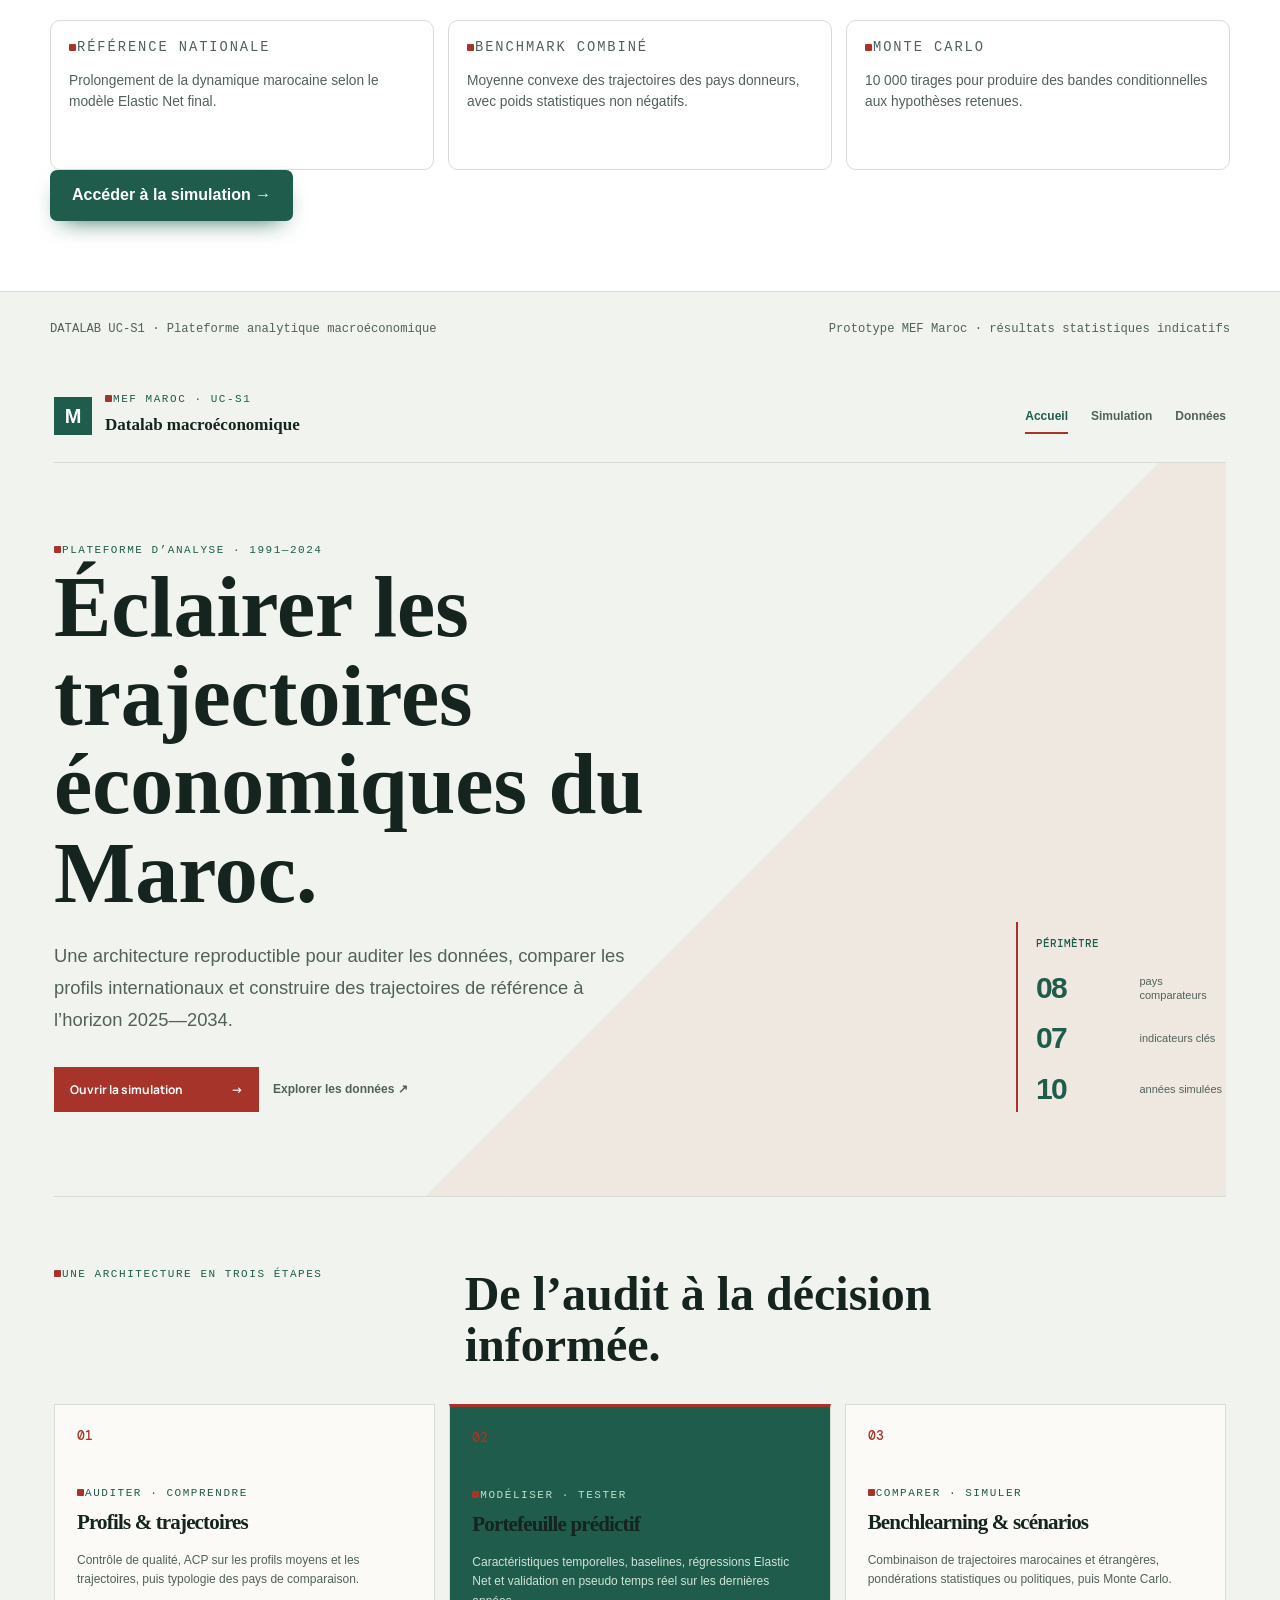
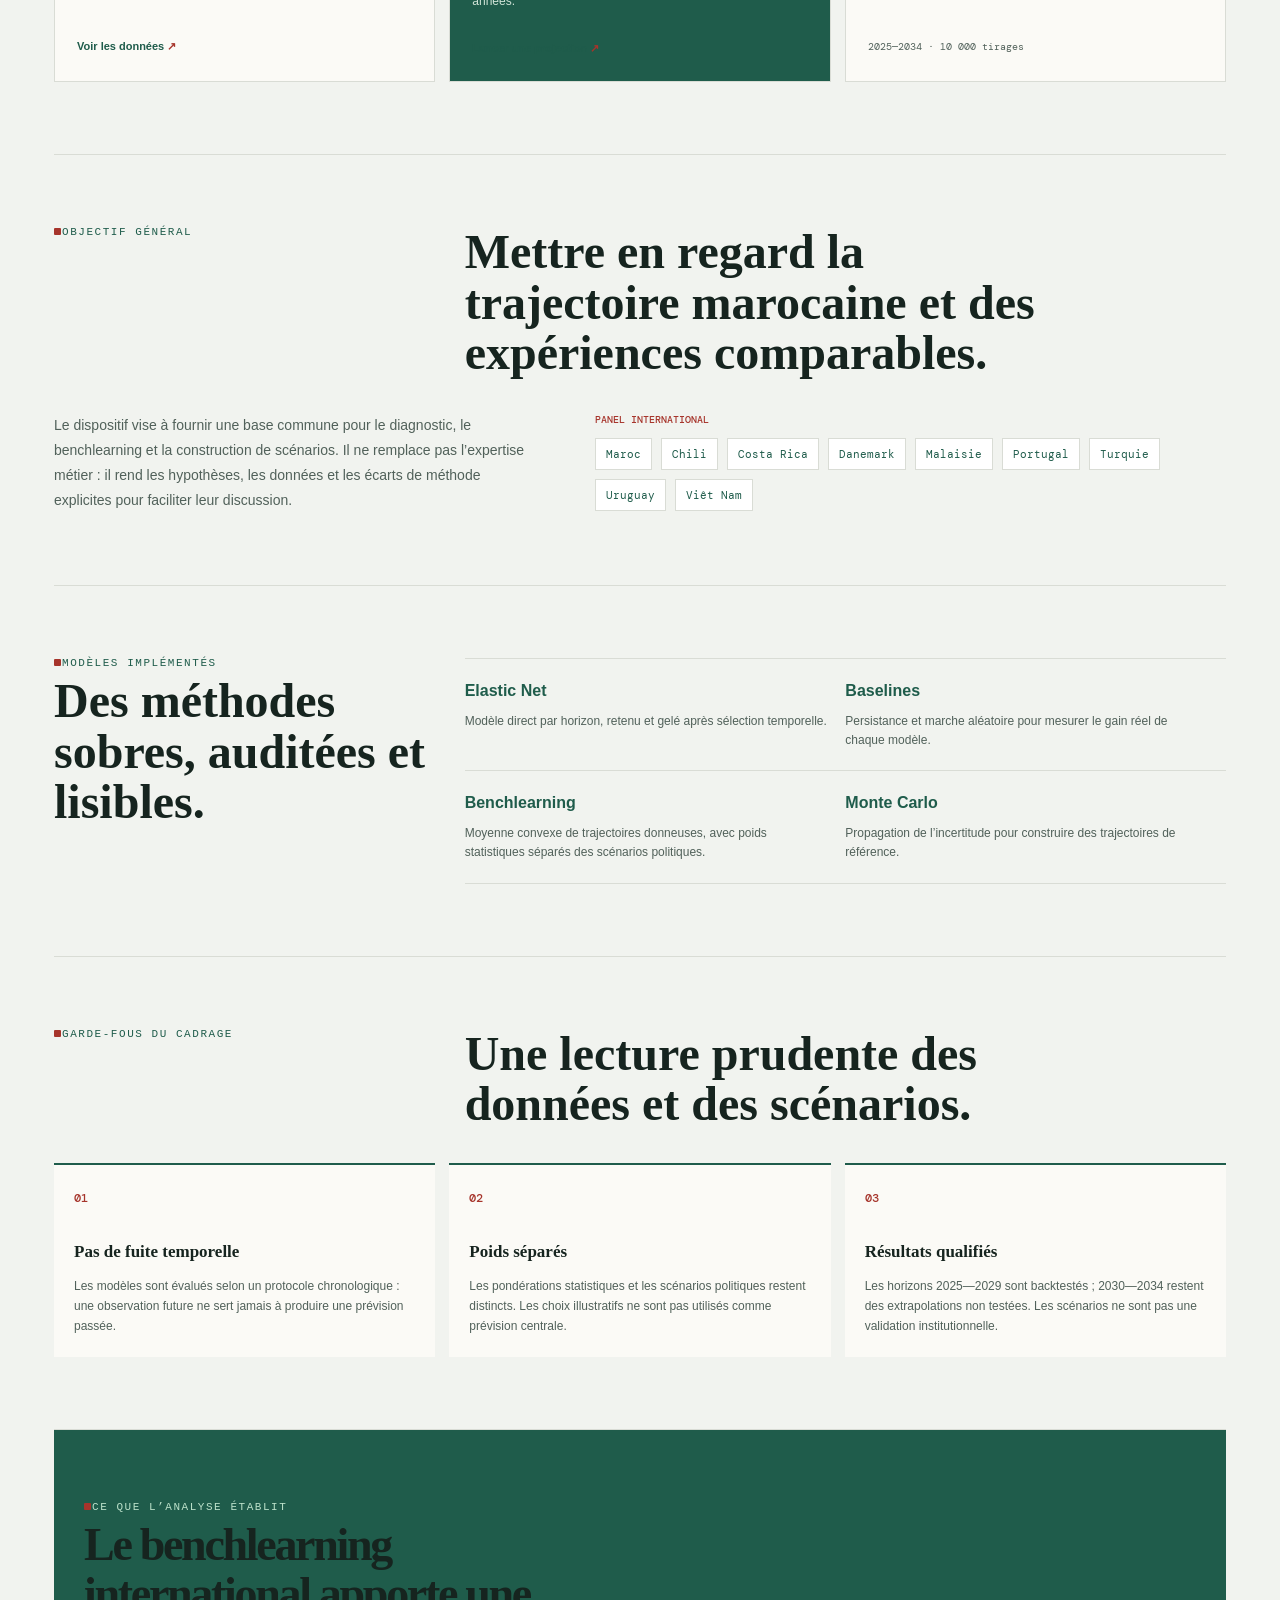
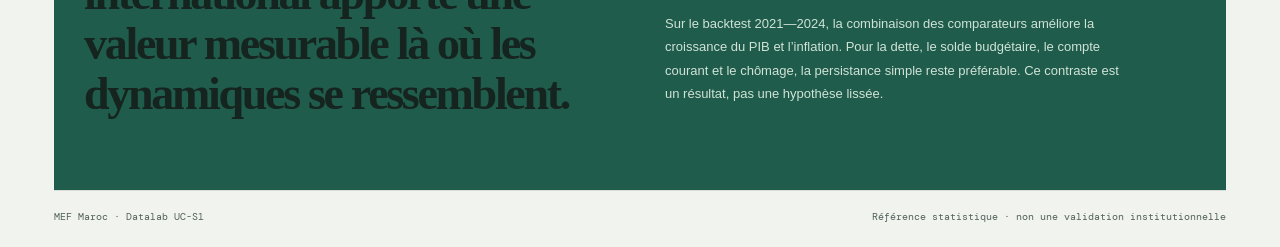
==== commit 5554dfcb: "Fusion complete" ====
--- a/interface/index.html
+++ b/interface/index.html
@@ -1,3 +1,37 @@
+<!doctype html>
+<html lang="fr">
+<head>
+  <meta charset="utf-8">
+  <meta name="viewport" content="width=device-width, initial-scale=1">
+  <title>DATALAB UC-S1 | MEF Maroc</title>
+  <link rel="stylesheet" href="styles.css">
+</head>
+<body class="maquette-home">
+  <header class="site-nav">
+    <div class="site-nav-inner">
+      <a class="site-brand" href="index.html" aria-label="Datalab UC-S1, accueil"><span class="site-mark">M</span><span>DATALAB<small>UC-S1 · MAROC</small></span></a>
+      <nav class="site-links" aria-label="Navigation principale"><a class="current" href="index.html">Accueil</a><a href="#donnees">Données</a><a href="#trajectoires">Trajectoires</a><a href="#moteurs">Modèles</a><a href="#validation">Validation</a><a href="#scenarios">Scénarios</a></nav>
+      <a class="site-cta" href="simulation.html">Ouvrir la simulation</a>
+      <a class="site-mobile-link" href="data.html">Données</a>
+    </div>
+  </header>
+
+  <main id="accueil">
+    <section class="maquette-hero"><div class="hero-lines" aria-hidden="true"><span></span><span></span><span></span></div><div class="content-wrap hero-content"><p class="eyebrow">DATALAB · MINISTÈRE DE L’ÉCONOMIE ET DES FINANCES</p><h1>Anticiper les trajectoires macroéconomiques du Maroc</h1><p class="hero-lede">Une plateforme intégrée combinant données, économétrie et intelligence artificielle pour la prévision, la simulation de scénarios et l’aide à la décision.</p><div class="hero-actions"><a class="maquette-button primary" href="#moteurs">Explorer les moteurs <span>→</span></a><a class="maquette-button ghost" href="data.html">Accéder aux données</a></div><div class="kpi-band"><div><strong>9</strong><span>pays du panel comparatif</span></div><div><strong>1980—2024</strong><span>profondeur historique</span></div><div><strong>4</strong><span>moteurs analytiques</span></div><div><strong>7</strong><span>variables macro cibles</span></div></div></div></section>
+
+    <section id="donnees" class="maquette-section alt"><div class="content-wrap"><div class="section-head"><p class="eyebrow">01 · FONDATION</p><h2>Données & préparation</h2><p>Une base finale harmonisée, documentée et versionnée constitue le socle commun des analyses et des simulations.</p></div><div class="flow-row"><div class="flow-node">Base finale révisée</div><div class="flow-node">Panel multi-pays</div></div><div class="flow-line"></div><div class="flow-node wide tinted">Préparation & harmonisation des données</div><div class="traj-list"><div><b>01</b><span>Périmètre : 9 pays, 1980—2024, 32 colonnes.</span></div><div><b>02</b><span>Contrôle de complétude et de qualité, indicateur par indicateur.</span></div><div><b>03</b><span>Base finale nettoyée, consultable et analysée par l’API.</span></div></div><a class="inline-link" href="data.html">Explorer la base finale →</a></div></section>
+
+    <section id="trajectoires" class="maquette-section"><div class="content-wrap two-columns"><div><div class="section-head"><p class="eyebrow">02 · POSITIONNEMENT</p><h2>Analyse des trajectoires</h2><p>Comprendre où se situe le Maroc parmi ses comparateurs avant de modéliser.</p></div><div class="traj-list"><div><b>→</b><span>Trajectoire historique sur les sept variables cibles.</span></div><div><b>→</b><span>Réduction dimensionnelle par ACP et typologie des pays.</span></div><div><b>→</b><span>Identification des pays de référence pour le benchlearning.</span></div></div></div><div class="country-panel"><p class="eyebrow">PANEL COMPARATIF</p><p>Un groupe restreint de pays permet de comparer des trajectoires de développement, sans confondre proximité statistique et pertinence institutionnelle.</p><div class="chips"><span class="focus">Maroc</span><span>Viêt Nam</span><span>Costa Rica</span><span>Danemark</span><span>Chili</span><span>Malaisie</span><span>Portugal</span><span>Turquie</span><span>Uruguay</span></div></div></div></section>
+
+    <section id="moteurs" class="maquette-section alt"><div class="content-wrap"><div class="section-head"><p class="eyebrow">03 · CŒUR ANALYTIQUE</p><h2>Quatre moteurs, quatre lectures de la conjoncture</h2><p>Les moteurs du cadrage convergent vers une validation commune. Les modules actuellement opérationnels sont signalés clairement dans chaque carte.</p></div><div class="engine-grid"><article class="engine-card active"><p class="engine-tag">OPÉRATIONNEL</p><h3>Elastic Net</h3><p>Prévision directe par horizon, sélection temporelle et caractéristiques causales construites à partir de l’historique.</p><a href="simulation.html">Lancer une projection →</a></article><article class="engine-card active"><p class="engine-tag">OPÉRATIONNEL</p><h3>Benchlearning</h3><p>Trajectoires de donneurs, poids statistiques et scénarios séparés, avec backtest international.</p><a href="#validation">Voir les résultats →</a></article><article class="engine-card"><p class="engine-tag">CADRAGE · EXTENSION</p><h3>DFM / MIDAS</h3><p>Nowcasting à haute fréquence prévu dans l’architecture cible, non activé dans cette version annuelle.</p><span>À instruire avec des données infra-annuelles</span></article><article class="engine-card"><p class="engine-tag">CADRAGE · EXTENSION</p><h3>BVAR / Boosting / MLP</h3><p>Familles multivariées et non linéaires identifiées dans le cadrage, conservées comme pistes d’extension.</p><span>Non utilisés pour la prévision centrale</span></article></div><div class="convergence"><span>↓ sorties évaluées conjointement</span><strong>Validation temporelle · combinaison · scénarios</strong><span>↓ références pour l’aide à la décision</span></div></div></section>
+
+    <section id="validation" class="maquette-section"><div class="content-wrap"><div class="section-head"><p class="eyebrow">04 · DISCIPLINE</p><h2>Validation & comparaison</h2><p>Aucun moteur n’est retenu par principe : les résultats sont confrontés à des références naïves et à un protocole hors échantillon.</p></div><div class="preview-grid"><article><p class="eyebrow">PROTOCOLE</p><ul><li>Validation strictement chronologique.</li><li>Aucune fuite d’information future.</li><li>Horizons 1—5 évalués par backtest.</li></ul></article><article><p class="eyebrow">RÉSULTAT MESURÉ</p><p>Le benchlearning bat la persistance sur la croissance du PIB et l’inflation, mais reste moins performant sur les cibles structurelles.</p></article><article><p class="eyebrow">LIMITES</p><p>Les horizons 2030—2034 sont des extrapolations non testées. Les scénarios sont des références statistiques, pas une validation institutionnelle.</p></article></div></div></section>
+
+    <section id="scenarios" class="maquette-section alt"><div class="content-wrap"><div class="section-head"><p class="eyebrow">05 · SIMULATION</p><h2>Scénarios & tests de résistance</h2><p>La tendance marocaine peut être mise en regard de trajectoires donneuses selon des pondérations configurables.</p></div><div class="preview-grid"><article><p class="eyebrow">RÉFÉRENCE NATIONALE</p><p>Prolongement de la dynamique marocaine selon le modèle Elastic Net final.</p></article><article><p class="eyebrow">BENCHMARK COMBINÉ</p><p>Moyenne convexe des trajectoires des pays donneurs, avec poids statistiques non négatifs.</p></article><article><p class="eyebrow">MONTE CARLO</p><p>10 000 tirages pour produire des bandes conditionnelles aux hypothèses retenues.</p></article></div><a class="maquette-button primary" href="simulation.html">Accéder à la simulation →</a></div></section>
+  </main>
+  <footer class="site-footer content-wrap"><span>DATALAB UC-S1 · Plateforme analytique macroéconomique</span><span>Prototype MEF Maroc · résultats statistiques indicatifs</span></footer>
+</body>
+</html>
 <!doctype html>
 <html lang="fr">
 <head>
--- a/interface/styles.css
+++ b/interface/styles.css
@@ -53,4 +53,44 @@
 	.main-nav { justify-content: space-between; margin-top: 11px; }
 	.main-nav a { font-size: 10px; }
 	.api-status { font-size: 11px; }
-}+}
+
+/* Datalab visual system: shared by the homepage, data explorer and simulation. */
+:root { --bg: #f1f3ef; --surface: #ffffff; --ink: #16241f; --muted: #51615a; --green: #1f5c4b; --green-dark: #123b30; --green-soft: #1f5c4b14; --orange: #a6342b; --gold: #a9822e; --line: #d9dcd5; --line-strong: #b9c0b7; --shadow: 0 12px 28px -18px rgba(18,32,26,.35); --serif: Spectral, Georgia, serif; --sans: 'IBM Plex Sans', -apple-system, BlinkMacSystemFont, 'Segoe UI', sans-serif; --mono: 'IBM Plex Mono', 'SFMono-Regular', Consolas, monospace; }
+body { background: var(--bg); color: var(--ink); font-family: var(--sans); line-height: 1.55; }
+h1, h2, h3, h4 { font-family: var(--serif); color: var(--ink); letter-spacing: 0; }
+.eyebrow { color: var(--green); font-family: var(--mono); letter-spacing: .14em; text-transform: uppercase; }
+.eyebrow::before { content: ''; display: inline-block; width: 7px; height: 7px; margin-right: 1px; border-radius: 1px; background: var(--orange); }
+.content-wrap { width: min(1180px, calc(100% - 48px)); margin-inline: auto; }
+.site-nav { position: sticky; top: 0; z-index: 40; border-bottom: 1px solid var(--line); background: rgba(241,243,239,.9); backdrop-filter: blur(10px); }
+.site-nav-inner { display: flex; align-items: center; gap: 20px; width: min(1180px, calc(100% - 48px)); min-height: 62px; margin-inline: auto; }
+.site-brand { display: flex; align-items: center; gap: 10px; color: var(--ink); font: 600 1.05rem var(--serif); text-decoration: none; white-space: nowrap; }
+.site-brand small { display: block; color: var(--muted); font: 400 .65rem var(--mono); letter-spacing: .08em; text-transform: uppercase; }
+.site-mark { display: grid; place-items: center; width: 30px; height: 30px; border-radius: 6px; background: var(--green); color: white; font: 700 16px var(--sans); }
+.site-links { display: flex; flex-wrap: wrap; gap: 2px; margin-left: auto; }
+.site-links a { padding: 8px 12px; border-radius: 6px; color: var(--muted); font-size: .86rem; font-weight: 500; text-decoration: none; transition: background .15s, color .15s; }
+.site-links a:hover, .site-links a.current { background: var(--green-soft); color: var(--green); }
+.site-cta, .site-mobile-link { padding: 9px 16px; border-radius: 6px; background: var(--green); color: white; font-size: .82rem; font-weight: 600; text-decoration: none; white-space: nowrap; }
+.site-mobile-link { display: none; }
+.maquette-home { min-width: 320px; }
+.maquette-hero { position: relative; overflow: hidden; padding: 74px 0 56px; }
+.hero-lines { position: absolute; inset: 0; opacity: .55; pointer-events: none; }
+.hero-lines span { position: absolute; left: -4%; width: 108%; height: 90px; border-top: 1px solid var(--line-strong); border-radius: 50%; transform: rotate(-5deg); }
+.hero-lines span:nth-child(1) { top: 47%; }.hero-lines span:nth-child(2) { top: 58%; transform: rotate(-4deg); }.hero-lines span:nth-child(3) { top: 36%; border-color: var(--green); transform: rotate(-7deg); }
+.hero-content { position: relative; max-width: 1180px; }
+.hero-content h1 { max-width: 760px; margin: .4em 0 .5em; font-size: clamp(2.1rem, 4.6vw, 3.15rem); line-height: 1.1; }
+.hero-lede { max-width: 56ch; margin-bottom: 30px; color: var(--muted); font-size: 1.15rem; }
+.hero-actions { display: flex; flex-wrap: wrap; gap: 14px; }
+.maquette-button { display: inline-flex; align-items: center; gap: 8px; padding: 13px 22px; border-radius: 7px; font-weight: 600; text-decoration: none; transition: transform .15s, box-shadow .15s; }
+.maquette-button:hover { transform: translateY(-1px); }.maquette-button.primary { background: var(--green); color: white; box-shadow: 0 10px 24px -12px var(--green); }.maquette-button.ghost { background: var(--surface); color: var(--ink); box-shadow: 0 0 0 1px var(--line-strong) inset; }
+.kpi-band { display: grid; grid-template-columns: repeat(4, 1fr); gap: 1px; margin-top: 44px; overflow: hidden; border: 1px solid var(--line); border-radius: 10px; background: var(--line); }.kpi-band > div { padding: 22px 20px; background: var(--surface); }.kpi-band strong, .kpi-band span { display: block; }.kpi-band strong { color: var(--green); font: 600 1.9rem var(--mono); }.kpi-band span { margin-top: 4px; color: var(--muted); font-size: .8rem; }
+.maquette-section { padding: 70px 0; scroll-margin-top: 76px; }.maquette-section.alt { border-block: 1px solid var(--line); background: var(--surface); }.section-head { max-width: 640px; margin-bottom: 40px; }.section-head h2 { margin: .35em 0 .3em; font-size: clamp(1.7rem, 3vw, 2.45rem); }.section-head p:not(.eyebrow) { color: var(--muted); }
+.flow-row { display: flex; flex-wrap: wrap; justify-content: center; gap: 14px; }.flow-node { min-width: 190px; padding: 14px 20px; border: 1px solid var(--line-strong); border-radius: 9px; background: var(--surface); font-size: .88rem; font-weight: 500; text-align: center; }.flow-node.wide { min-width: 320px; }.flow-node.tinted { border-color: var(--green); background: var(--green-soft); color: var(--green-dark); font-weight: 600; }.flow-line { width: 2px; height: 26px; margin: 0 auto; background: var(--line-strong); }
+.traj-list { display: grid; gap: 10px; margin-top: 28px; }.traj-list > div { display: flex; align-items: baseline; gap: 12px; padding: 14px 16px; border: 1px solid var(--line); border-radius: 8px; background: var(--surface); font-size: .92rem; }.traj-list b { color: var(--gold); font: 600 .8rem var(--mono); }.inline-link { display: inline-block; margin-top: 22px; color: var(--green); font-weight: 600; text-decoration: none; }.two-columns { display: grid; grid-template-columns: 1.1fr .9fr; gap: 36px; align-items: start; }.country-panel { padding: 22px; border: 1px solid var(--line); border-radius: 10px; background: var(--surface); }.country-panel p:not(.eyebrow) { margin-top: 10px; color: var(--muted); }.chips { display: flex; flex-wrap: wrap; gap: 8px; margin-top: 14px; }.chips span { padding: 5px 10px; border: 1px solid var(--green); border-radius: 999px; background: var(--green-soft); color: var(--green-dark); font: .76rem var(--mono); }.chips .focus { border-color: var(--orange); background: #a6342b12; color: var(--orange); font-weight: 600; }
+.engine-grid, .preview-grid { display: grid; grid-template-columns: repeat(4, 1fr); gap: 14px; }.preview-grid { grid-template-columns: repeat(3, 1fr); }.engine-card, .preview-grid article { display: flex; flex-direction: column; gap: 8px; padding: 20px 18px; border: 1px solid var(--line); border-radius: 10px; background: var(--surface); }.engine-card.active { border-top: 3px solid var(--green); }.engine-card h3 { margin: 0; font: 700 1.08rem var(--sans); }.engine-card p, .preview-grid p, .preview-grid li { color: var(--muted); font-size: .86rem; }.engine-card a { margin-top: auto; color: var(--green); font-size: .82rem; font-weight: 600; text-decoration: none; }.engine-tag { color: var(--gold) !important; font: .68rem var(--mono) !important; letter-spacing: .08em; text-transform: uppercase; }.convergence { display: grid; gap: 6px; justify-items: center; margin: 30px auto 0; text-align: center; color: var(--muted); font: .75rem var(--mono); }.convergence strong { padding: 12px 18px; border: 1px solid var(--green); border-radius: 8px; background: var(--green-soft); color: var(--green-dark); }
+.preview-grid article { min-height: 150px; }.preview-grid ul { margin: 4px 0 0; padding-left: 1.1em; }.site-footer { display: flex; justify-content: space-between; flex-wrap: wrap; gap: 10px; padding: 30px 0; color: var(--muted); font: .76rem var(--mono); }
+@media (max-width: 900px) { .site-cta { display: none; }.site-mobile-link { display: inline-block; margin-left: auto; }.site-links { margin-left: 0; }.engine-grid { grid-template-columns: 1fr 1fr; }.two-columns { grid-template-columns: 1fr; } }
+@media (max-width: 720px) { .kpi-band { grid-template-columns: 1fr 1fr; }.preview-grid { grid-template-columns: 1fr; } }
+@media (max-width: 520px) { .content-wrap, .site-nav-inner { width: calc(100% - 32px); }.site-nav-inner { gap: 10px; min-height: 58px; }.site-brand { font-size: .95rem; }.site-links { gap: 0; }.site-links a { padding: 7px 8px; font-size: .72rem; }.maquette-hero { padding: 56px 0 40px; }.maquette-section { padding: 48px 0; }.hero-lede { font-size: 1rem; }.engine-grid { grid-template-columns: 1fr; }.flow-node, .flow-node.wide { width: 100%; min-width: 0; }.site-footer { display: block; line-height: 2; } }
+.maquette-home .site-mobile-link { display: none; }
+@media (max-width: 520px) { .maquette-home .site-nav-inner { min-height: 58px; }.maquette-home .site-links { margin-left: auto; }.maquette-home .site-links a:nth-child(n+4) { display: none; }.maquette-home .site-links a { padding-inline: 6px; font-size: .68rem; }.maquette-home .site-mobile-link { display: inline-block; padding: 7px 9px; font-size: .7rem; } }
--- a/interface/styles.css
+++ b/interface/styles.css
@@ -53,4 +53,44 @@
 	.main-nav { justify-content: space-between; margin-top: 11px; }
 	.main-nav a { font-size: 10px; }
 	.api-status { font-size: 11px; }
-}+}
+
+/* Datalab visual system: shared by the homepage, data explorer and simulation. */
+:root { --bg: #f1f3ef; --surface: #ffffff; --ink: #16241f; --muted: #51615a; --green: #1f5c4b; --green-dark: #123b30; --green-soft: #1f5c4b14; --orange: #a6342b; --gold: #a9822e; --line: #d9dcd5; --line-strong: #b9c0b7; --shadow: 0 12px 28px -18px rgba(18,32,26,.35); --serif: Spectral, Georgia, serif; --sans: 'IBM Plex Sans', -apple-system, BlinkMacSystemFont, 'Segoe UI', sans-serif; --mono: 'IBM Plex Mono', 'SFMono-Regular', Consolas, monospace; }
+body { background: var(--bg); color: var(--ink); font-family: var(--sans); line-height: 1.55; }
+h1, h2, h3, h4 { font-family: var(--serif); color: var(--ink); letter-spacing: 0; }
+.eyebrow { color: var(--green); font-family: var(--mono); letter-spacing: .14em; text-transform: uppercase; }
+.eyebrow::before { content: ''; display: inline-block; width: 7px; height: 7px; margin-right: 1px; border-radius: 1px; background: var(--orange); }
+.content-wrap { width: min(1180px, calc(100% - 48px)); margin-inline: auto; }
+.site-nav { position: sticky; top: 0; z-index: 40; border-bottom: 1px solid var(--line); background: rgba(241,243,239,.9); backdrop-filter: blur(10px); }
+.site-nav-inner { display: flex; align-items: center; gap: 20px; width: min(1180px, calc(100% - 48px)); min-height: 62px; margin-inline: auto; }
+.site-brand { display: flex; align-items: center; gap: 10px; color: var(--ink); font: 600 1.05rem var(--serif); text-decoration: none; white-space: nowrap; }
+.site-brand small { display: block; color: var(--muted); font: 400 .65rem var(--mono); letter-spacing: .08em; text-transform: uppercase; }
+.site-mark { display: grid; place-items: center; width: 30px; height: 30px; border-radius: 6px; background: var(--green); color: white; font: 700 16px var(--sans); }
+.site-links { display: flex; flex-wrap: wrap; gap: 2px; margin-left: auto; }
+.site-links a { padding: 8px 12px; border-radius: 6px; color: var(--muted); font-size: .86rem; font-weight: 500; text-decoration: none; transition: background .15s, color .15s; }
+.site-links a:hover, .site-links a.current { background: var(--green-soft); color: var(--green); }
+.site-cta, .site-mobile-link { padding: 9px 16px; border-radius: 6px; background: var(--green); color: white; font-size: .82rem; font-weight: 600; text-decoration: none; white-space: nowrap; }
+.site-mobile-link { display: none; }
+.maquette-home { min-width: 320px; }
+.maquette-hero { position: relative; overflow: hidden; padding: 74px 0 56px; }
+.hero-lines { position: absolute; inset: 0; opacity: .55; pointer-events: none; }
+.hero-lines span { position: absolute; left: -4%; width: 108%; height: 90px; border-top: 1px solid var(--line-strong); border-radius: 50%; transform: rotate(-5deg); }
+.hero-lines span:nth-child(1) { top: 47%; }.hero-lines span:nth-child(2) { top: 58%; transform: rotate(-4deg); }.hero-lines span:nth-child(3) { top: 36%; border-color: var(--green); transform: rotate(-7deg); }
+.hero-content { position: relative; max-width: 1180px; }
+.hero-content h1 { max-width: 760px; margin: .4em 0 .5em; font-size: clamp(2.1rem, 4.6vw, 3.15rem); line-height: 1.1; }
+.hero-lede { max-width: 56ch; margin-bottom: 30px; color: var(--muted); font-size: 1.15rem; }
+.hero-actions { display: flex; flex-wrap: wrap; gap: 14px; }
+.maquette-button { display: inline-flex; align-items: center; gap: 8px; padding: 13px 22px; border-radius: 7px; font-weight: 600; text-decoration: none; transition: transform .15s, box-shadow .15s; }
+.maquette-button:hover { transform: translateY(-1px); }.maquette-button.primary { background: var(--green); color: white; box-shadow: 0 10px 24px -12px var(--green); }.maquette-button.ghost { background: var(--surface); color: var(--ink); box-shadow: 0 0 0 1px var(--line-strong) inset; }
+.kpi-band { display: grid; grid-template-columns: repeat(4, 1fr); gap: 1px; margin-top: 44px; overflow: hidden; border: 1px solid var(--line); border-radius: 10px; background: var(--line); }.kpi-band > div { padding: 22px 20px; background: var(--surface); }.kpi-band strong, .kpi-band span { display: block; }.kpi-band strong { color: var(--green); font: 600 1.9rem var(--mono); }.kpi-band span { margin-top: 4px; color: var(--muted); font-size: .8rem; }
+.maquette-section { padding: 70px 0; scroll-margin-top: 76px; }.maquette-section.alt { border-block: 1px solid var(--line); background: var(--surface); }.section-head { max-width: 640px; margin-bottom: 40px; }.section-head h2 { margin: .35em 0 .3em; font-size: clamp(1.7rem, 3vw, 2.45rem); }.section-head p:not(.eyebrow) { color: var(--muted); }
+.flow-row { display: flex; flex-wrap: wrap; justify-content: center; gap: 14px; }.flow-node { min-width: 190px; padding: 14px 20px; border: 1px solid var(--line-strong); border-radius: 9px; background: var(--surface); font-size: .88rem; font-weight: 500; text-align: center; }.flow-node.wide { min-width: 320px; }.flow-node.tinted { border-color: var(--green); background: var(--green-soft); color: var(--green-dark); font-weight: 600; }.flow-line { width: 2px; height: 26px; margin: 0 auto; background: var(--line-strong); }
+.traj-list { display: grid; gap: 10px; margin-top: 28px; }.traj-list > div { display: flex; align-items: baseline; gap: 12px; padding: 14px 16px; border: 1px solid var(--line); border-radius: 8px; background: var(--surface); font-size: .92rem; }.traj-list b { color: var(--gold); font: 600 .8rem var(--mono); }.inline-link { display: inline-block; margin-top: 22px; color: var(--green); font-weight: 600; text-decoration: none; }.two-columns { display: grid; grid-template-columns: 1.1fr .9fr; gap: 36px; align-items: start; }.country-panel { padding: 22px; border: 1px solid var(--line); border-radius: 10px; background: var(--surface); }.country-panel p:not(.eyebrow) { margin-top: 10px; color: var(--muted); }.chips { display: flex; flex-wrap: wrap; gap: 8px; margin-top: 14px; }.chips span { padding: 5px 10px; border: 1px solid var(--green); border-radius: 999px; background: var(--green-soft); color: var(--green-dark); font: .76rem var(--mono); }.chips .focus { border-color: var(--orange); background: #a6342b12; color: var(--orange); font-weight: 600; }
+.engine-grid, .preview-grid { display: grid; grid-template-columns: repeat(4, 1fr); gap: 14px; }.preview-grid { grid-template-columns: repeat(3, 1fr); }.engine-card, .preview-grid article { display: flex; flex-direction: column; gap: 8px; padding: 20px 18px; border: 1px solid var(--line); border-radius: 10px; background: var(--surface); }.engine-card.active { border-top: 3px solid var(--green); }.engine-card h3 { margin: 0; font: 700 1.08rem var(--sans); }.engine-card p, .preview-grid p, .preview-grid li { color: var(--muted); font-size: .86rem; }.engine-card a { margin-top: auto; color: var(--green); font-size: .82rem; font-weight: 600; text-decoration: none; }.engine-tag { color: var(--gold) !important; font: .68rem var(--mono) !important; letter-spacing: .08em; text-transform: uppercase; }.convergence { display: grid; gap: 6px; justify-items: center; margin: 30px auto 0; text-align: center; color: var(--muted); font: .75rem var(--mono); }.convergence strong { padding: 12px 18px; border: 1px solid var(--green); border-radius: 8px; background: var(--green-soft); color: var(--green-dark); }
+.preview-grid article { min-height: 150px; }.preview-grid ul { margin: 4px 0 0; padding-left: 1.1em; }.site-footer { display: flex; justify-content: space-between; flex-wrap: wrap; gap: 10px; padding: 30px 0; color: var(--muted); font: .76rem var(--mono); }
+@media (max-width: 900px) { .site-cta { display: none; }.site-mobile-link { display: inline-block; margin-left: auto; }.site-links { margin-left: 0; }.engine-grid { grid-template-columns: 1fr 1fr; }.two-columns { grid-template-columns: 1fr; } }
+@media (max-width: 720px) { .kpi-band { grid-template-columns: 1fr 1fr; }.preview-grid { grid-template-columns: 1fr; } }
+@media (max-width: 520px) { .content-wrap, .site-nav-inner { width: calc(100% - 32px); }.site-nav-inner { gap: 10px; min-height: 58px; }.site-brand { font-size: .95rem; }.site-links { gap: 0; }.site-links a { padding: 7px 8px; font-size: .72rem; }.maquette-hero { padding: 56px 0 40px; }.maquette-section { padding: 48px 0; }.hero-lede { font-size: 1rem; }.engine-grid { grid-template-columns: 1fr; }.flow-node, .flow-node.wide { width: 100%; min-width: 0; }.site-footer { display: block; line-height: 2; } }
+.maquette-home .site-mobile-link { display: none; }
+@media (max-width: 520px) { .maquette-home .site-nav-inner { min-height: 58px; }.maquette-home .site-links { margin-left: auto; }.maquette-home .site-links a:nth-child(n+4) { display: none; }.maquette-home .site-links a { padding-inline: 6px; font-size: .68rem; }.maquette-home .site-mobile-link { display: inline-block; padding: 7px 9px; font-size: .7rem; } }
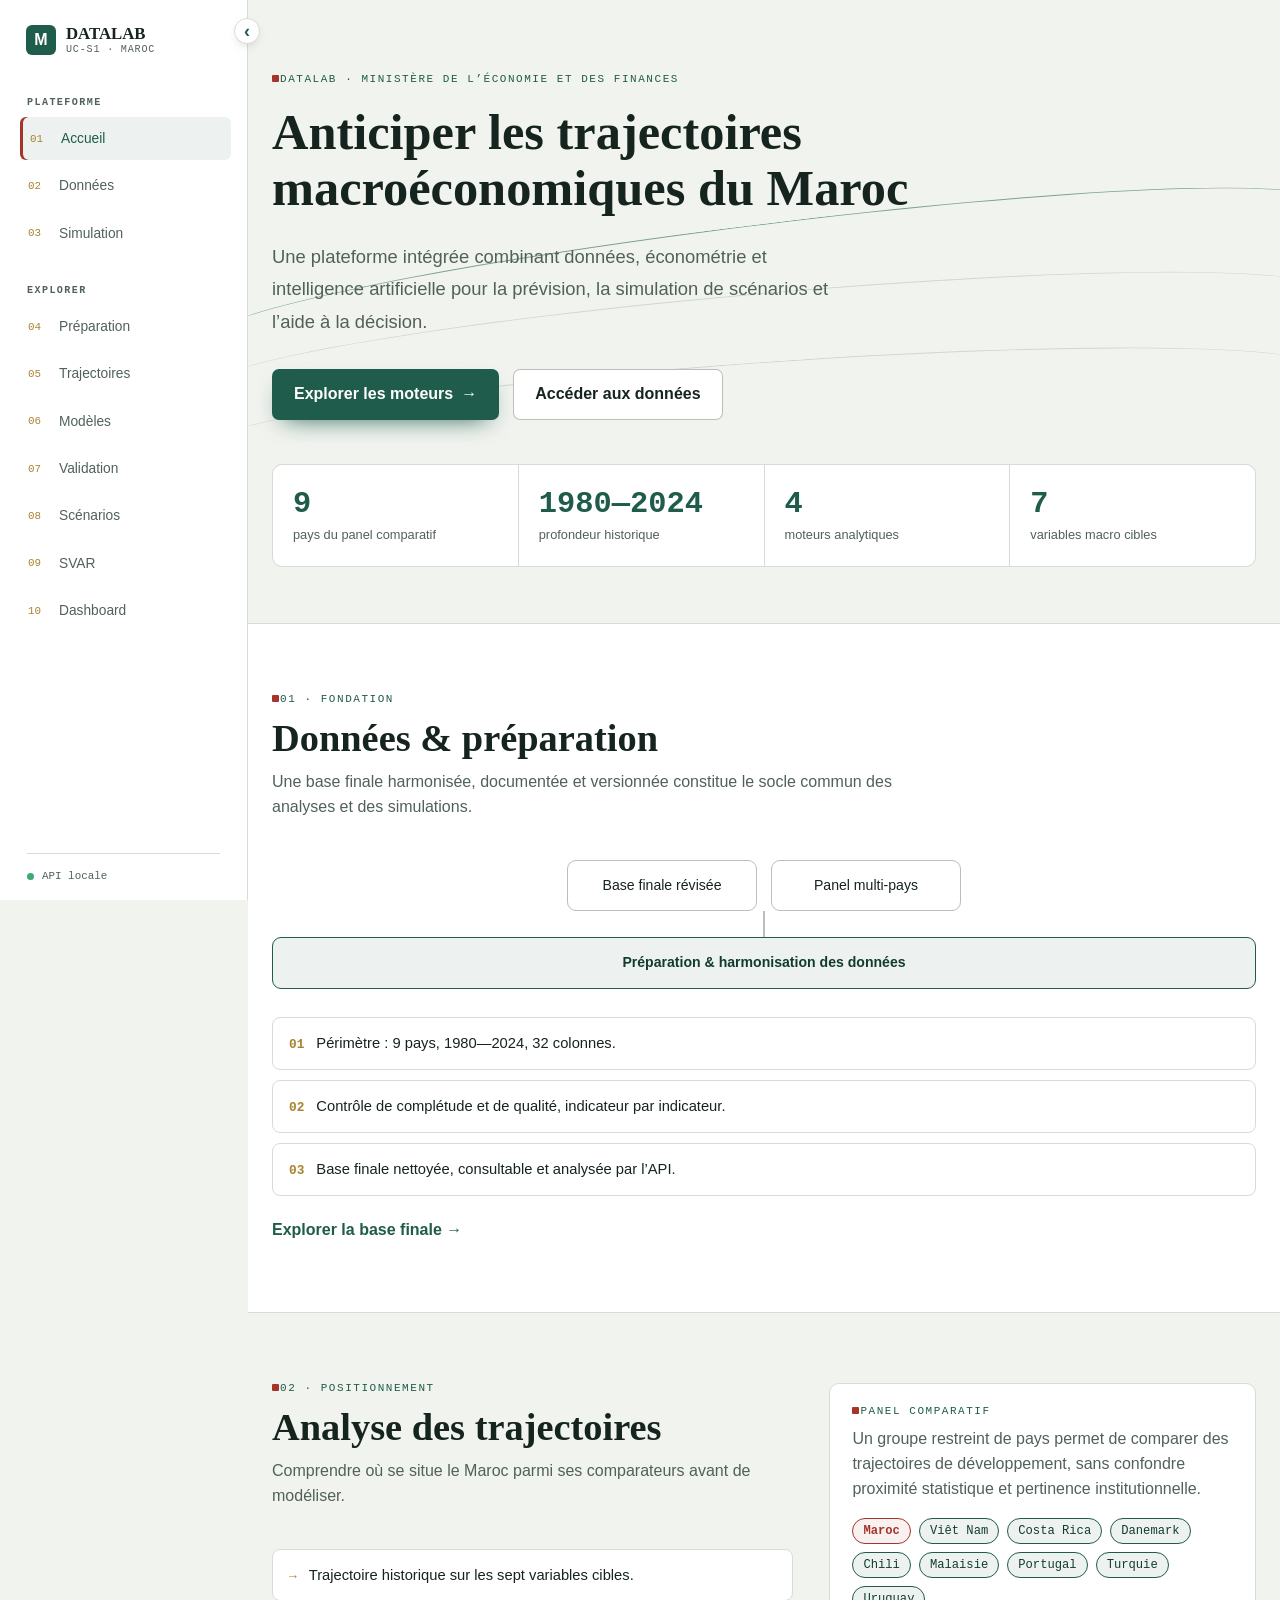
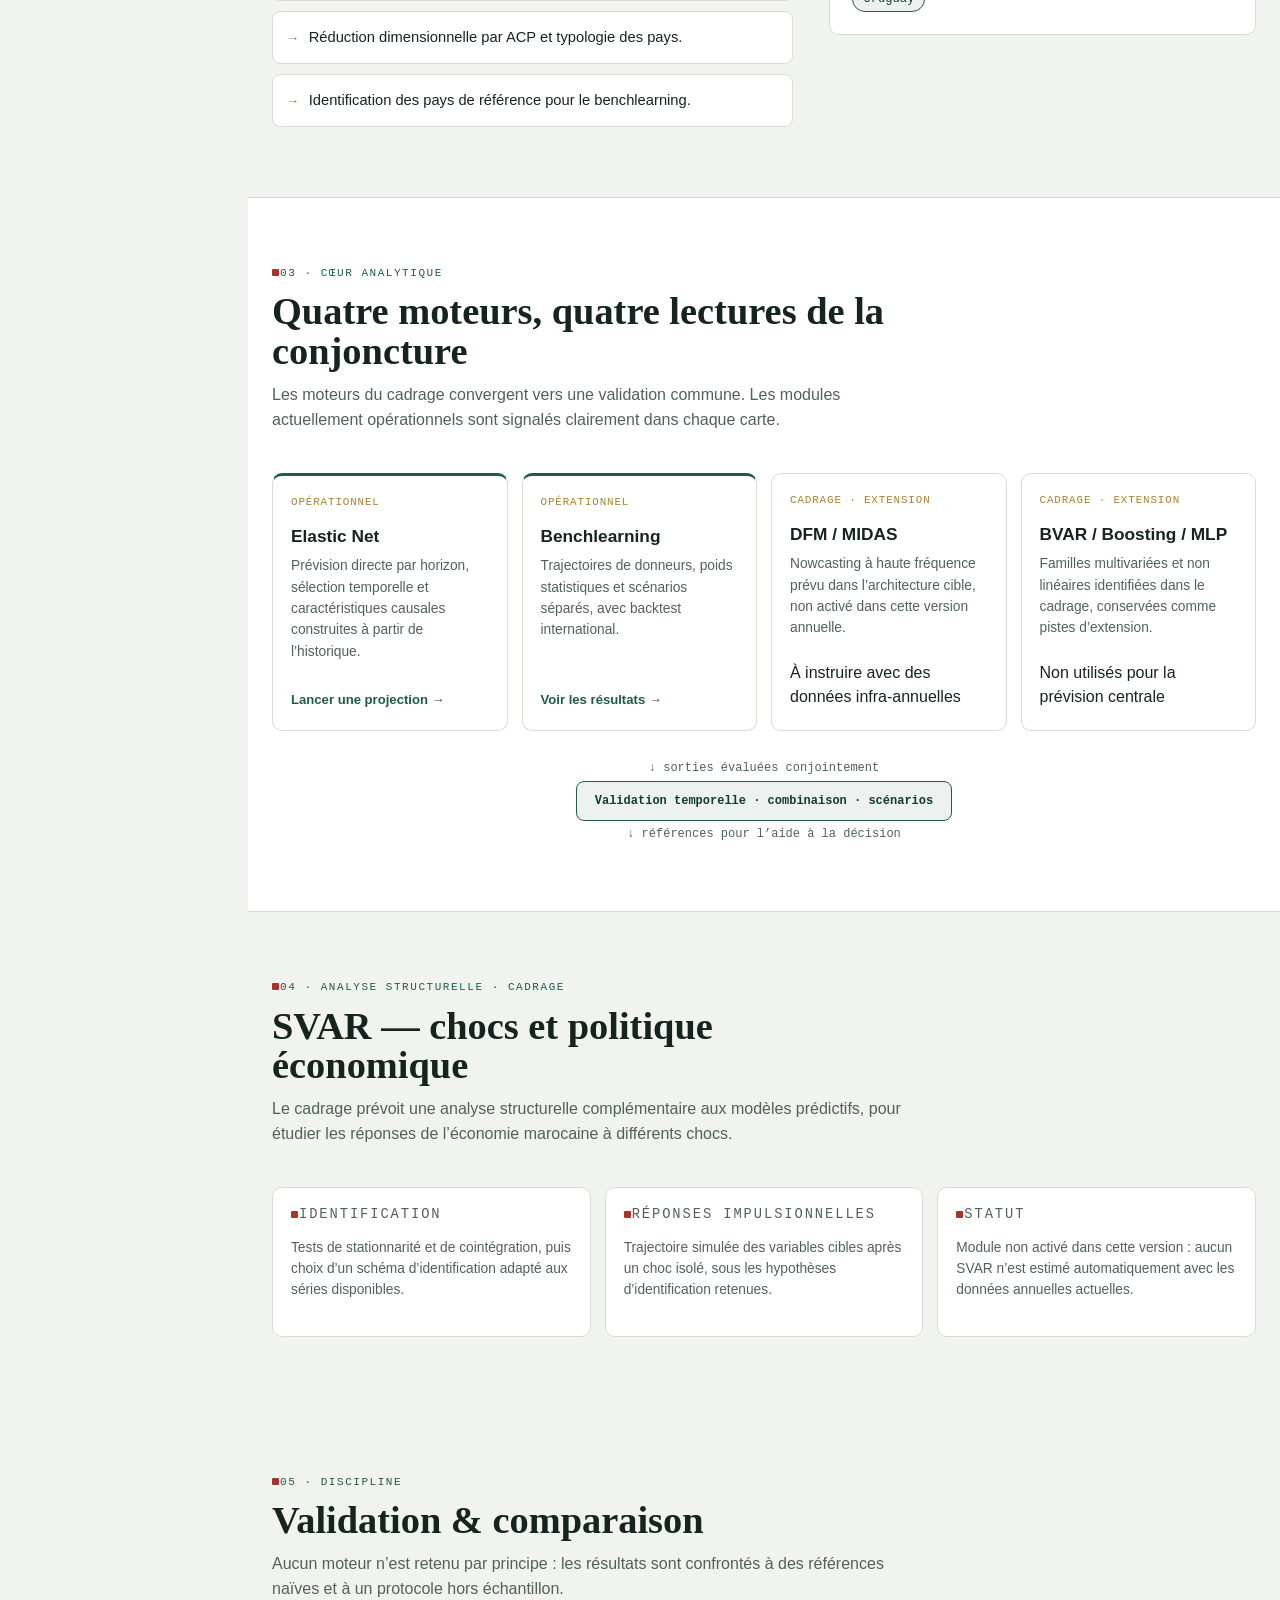
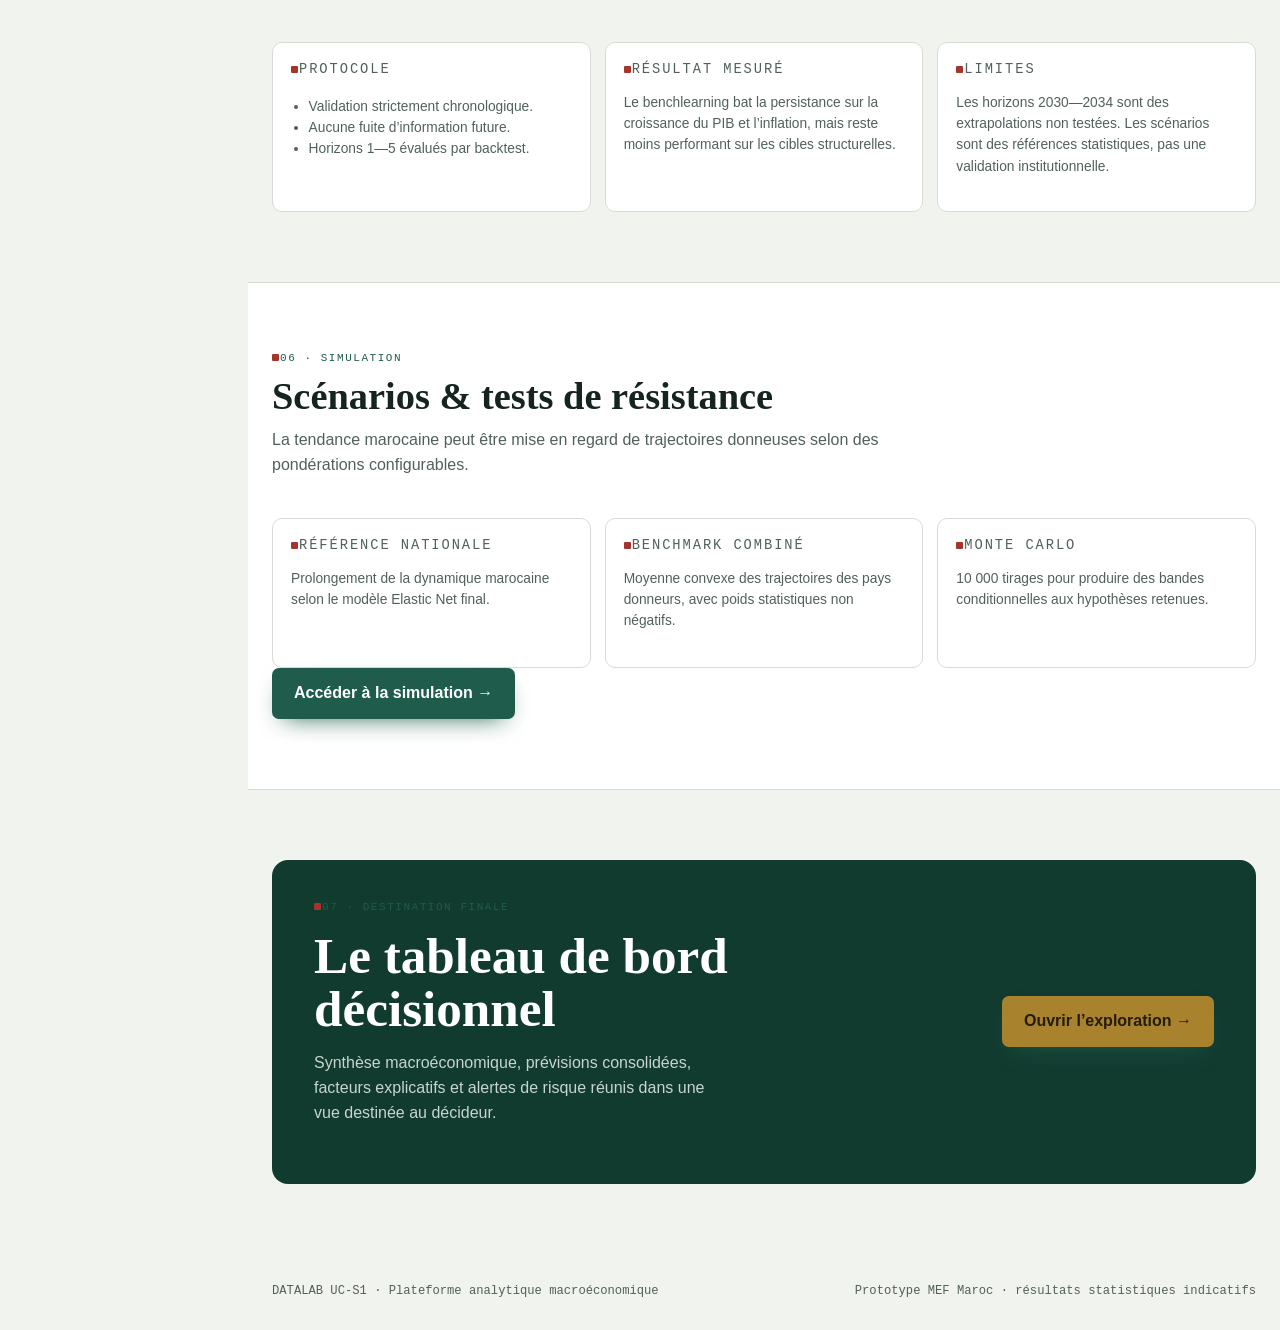
==== commit 22cdca4d: "Avant modif de l'url de l'API" ====
--- a/interface/index.html
+++ b/interface/index.html
@@ -6,85 +6,19 @@
   <title>DATALAB UC-S1 | MEF Maroc</title>
   <link rel="stylesheet" href="styles.css">
 </head>
-<body class="maquette-home">
-  <header class="site-nav">
-    <div class="site-nav-inner">
-      <a class="site-brand" href="index.html" aria-label="Datalab UC-S1, accueil"><span class="site-mark">M</span><span>DATALAB<small>UC-S1 · MAROC</small></span></a>
-      <nav class="site-links" aria-label="Navigation principale"><a class="current" href="index.html">Accueil</a><a href="#donnees">Données</a><a href="#trajectoires">Trajectoires</a><a href="#moteurs">Modèles</a><a href="#validation">Validation</a><a href="#scenarios">Scénarios</a></nav>
-      <a class="site-cta" href="simulation.html">Ouvrir la simulation</a>
-      <a class="site-mobile-link" href="data.html">Données</a>
-    </div>
-  </header>
-
+<body class="maquette-home with-sidebar">
+  <aside class="side-menu" aria-label="Menu principal"><a class="side-brand" href="index.html"><span class="site-mark">M</span><span>DATALAB<small>UC-S1 · MAROC</small></span></a><p class="side-label">PLATEFORME</p><nav><a class="active" href="index.html"><span>01</span>Accueil</a><a href="data.html"><span>02</span>Données</a><a href="simulation.html"><span>03</span>Simulation</a></nav><p class="side-label">EXPLORER</p><nav><a href="#donnees"><span>04</span>Préparation</a><a href="#trajectoires"><span>05</span>Trajectoires</a><a href="#moteurs"><span>06</span>Modèles</a><a href="#validation"><span>07</span>Validation</a><a href="#scenarios"><span>08</span>Scénarios</a></nav><div class="side-foot"><span class="status-dot online"></span><span>API locale</span></div></aside>
   <main id="accueil">
     <section class="maquette-hero"><div class="hero-lines" aria-hidden="true"><span></span><span></span><span></span></div><div class="content-wrap hero-content"><p class="eyebrow">DATALAB · MINISTÈRE DE L’ÉCONOMIE ET DES FINANCES</p><h1>Anticiper les trajectoires macroéconomiques du Maroc</h1><p class="hero-lede">Une plateforme intégrée combinant données, économétrie et intelligence artificielle pour la prévision, la simulation de scénarios et l’aide à la décision.</p><div class="hero-actions"><a class="maquette-button primary" href="#moteurs">Explorer les moteurs <span>→</span></a><a class="maquette-button ghost" href="data.html">Accéder aux données</a></div><div class="kpi-band"><div><strong>9</strong><span>pays du panel comparatif</span></div><div><strong>1980—2024</strong><span>profondeur historique</span></div><div><strong>4</strong><span>moteurs analytiques</span></div><div><strong>7</strong><span>variables macro cibles</span></div></div></div></section>
-
     <section id="donnees" class="maquette-section alt"><div class="content-wrap"><div class="section-head"><p class="eyebrow">01 · FONDATION</p><h2>Données & préparation</h2><p>Une base finale harmonisée, documentée et versionnée constitue le socle commun des analyses et des simulations.</p></div><div class="flow-row"><div class="flow-node">Base finale révisée</div><div class="flow-node">Panel multi-pays</div></div><div class="flow-line"></div><div class="flow-node wide tinted">Préparation & harmonisation des données</div><div class="traj-list"><div><b>01</b><span>Périmètre : 9 pays, 1980—2024, 32 colonnes.</span></div><div><b>02</b><span>Contrôle de complétude et de qualité, indicateur par indicateur.</span></div><div><b>03</b><span>Base finale nettoyée, consultable et analysée par l’API.</span></div></div><a class="inline-link" href="data.html">Explorer la base finale →</a></div></section>
-
     <section id="trajectoires" class="maquette-section"><div class="content-wrap two-columns"><div><div class="section-head"><p class="eyebrow">02 · POSITIONNEMENT</p><h2>Analyse des trajectoires</h2><p>Comprendre où se situe le Maroc parmi ses comparateurs avant de modéliser.</p></div><div class="traj-list"><div><b>→</b><span>Trajectoire historique sur les sept variables cibles.</span></div><div><b>→</b><span>Réduction dimensionnelle par ACP et typologie des pays.</span></div><div><b>→</b><span>Identification des pays de référence pour le benchlearning.</span></div></div></div><div class="country-panel"><p class="eyebrow">PANEL COMPARATIF</p><p>Un groupe restreint de pays permet de comparer des trajectoires de développement, sans confondre proximité statistique et pertinence institutionnelle.</p><div class="chips"><span class="focus">Maroc</span><span>Viêt Nam</span><span>Costa Rica</span><span>Danemark</span><span>Chili</span><span>Malaisie</span><span>Portugal</span><span>Turquie</span><span>Uruguay</span></div></div></div></section>
-
     <section id="moteurs" class="maquette-section alt"><div class="content-wrap"><div class="section-head"><p class="eyebrow">03 · CŒUR ANALYTIQUE</p><h2>Quatre moteurs, quatre lectures de la conjoncture</h2><p>Les moteurs du cadrage convergent vers une validation commune. Les modules actuellement opérationnels sont signalés clairement dans chaque carte.</p></div><div class="engine-grid"><article class="engine-card active"><p class="engine-tag">OPÉRATIONNEL</p><h3>Elastic Net</h3><p>Prévision directe par horizon, sélection temporelle et caractéristiques causales construites à partir de l’historique.</p><a href="simulation.html">Lancer une projection →</a></article><article class="engine-card active"><p class="engine-tag">OPÉRATIONNEL</p><h3>Benchlearning</h3><p>Trajectoires de donneurs, poids statistiques et scénarios séparés, avec backtest international.</p><a href="#validation">Voir les résultats →</a></article><article class="engine-card"><p class="engine-tag">CADRAGE · EXTENSION</p><h3>DFM / MIDAS</h3><p>Nowcasting à haute fréquence prévu dans l’architecture cible, non activé dans cette version annuelle.</p><span>À instruire avec des données infra-annuelles</span></article><article class="engine-card"><p class="engine-tag">CADRAGE · EXTENSION</p><h3>BVAR / Boosting / MLP</h3><p>Familles multivariées et non linéaires identifiées dans le cadrage, conservées comme pistes d’extension.</p><span>Non utilisés pour la prévision centrale</span></article></div><div class="convergence"><span>↓ sorties évaluées conjointement</span><strong>Validation temporelle · combinaison · scénarios</strong><span>↓ références pour l’aide à la décision</span></div></div></section>
-
-    <section id="validation" class="maquette-section"><div class="content-wrap"><div class="section-head"><p class="eyebrow">04 · DISCIPLINE</p><h2>Validation & comparaison</h2><p>Aucun moteur n’est retenu par principe : les résultats sont confrontés à des références naïves et à un protocole hors échantillon.</p></div><div class="preview-grid"><article><p class="eyebrow">PROTOCOLE</p><ul><li>Validation strictement chronologique.</li><li>Aucune fuite d’information future.</li><li>Horizons 1—5 évalués par backtest.</li></ul></article><article><p class="eyebrow">RÉSULTAT MESURÉ</p><p>Le benchlearning bat la persistance sur la croissance du PIB et l’inflation, mais reste moins performant sur les cibles structurelles.</p></article><article><p class="eyebrow">LIMITES</p><p>Les horizons 2030—2034 sont des extrapolations non testées. Les scénarios sont des références statistiques, pas une validation institutionnelle.</p></article></div></div></section>
-
-    <section id="scenarios" class="maquette-section alt"><div class="content-wrap"><div class="section-head"><p class="eyebrow">05 · SIMULATION</p><h2>Scénarios & tests de résistance</h2><p>La tendance marocaine peut être mise en regard de trajectoires donneuses selon des pondérations configurables.</p></div><div class="preview-grid"><article><p class="eyebrow">RÉFÉRENCE NATIONALE</p><p>Prolongement de la dynamique marocaine selon le modèle Elastic Net final.</p></article><article><p class="eyebrow">BENCHMARK COMBINÉ</p><p>Moyenne convexe des trajectoires des pays donneurs, avec poids statistiques non négatifs.</p></article><article><p class="eyebrow">MONTE CARLO</p><p>10 000 tirages pour produire des bandes conditionnelles aux hypothèses retenues.</p></article></div><a class="maquette-button primary" href="simulation.html">Accéder à la simulation →</a></div></section>
+    <section id="svar" class="maquette-section"><div class="content-wrap"><div class="section-head"><p class="eyebrow">04 · ANALYSE STRUCTURELLE · CADRAGE</p><h2>SVAR — chocs et politique économique</h2><p>Le cadrage prévoit une analyse structurelle complémentaire aux modèles prédictifs, pour étudier les réponses de l’économie marocaine à différents chocs.</p></div><div class="preview-grid"><article><p class="eyebrow">IDENTIFICATION</p><p>Tests de stationnarité et de cointégration, puis choix d’un schéma d’identification adapté aux séries disponibles.</p></article><article><p class="eyebrow">RÉPONSES IMPULSIONNELLES</p><p>Trajectoire simulée des variables cibles après un choc isolé, sous les hypothèses d’identification retenues.</p></article><article><p class="eyebrow">STATUT</p><p>Module non activé dans cette version : aucun SVAR n’est estimé automatiquement avec les données annuelles actuelles.</p></article></div></div></section>
+    <section id="validation" class="maquette-section"><div class="content-wrap"><div class="section-head"><p class="eyebrow">05 · DISCIPLINE</p><h2>Validation & comparaison</h2><p>Aucun moteur n’est retenu par principe : les résultats sont confrontés à des références naïves et à un protocole hors échantillon.</p></div><div class="preview-grid"><article><p class="eyebrow">PROTOCOLE</p><ul><li>Validation strictement chronologique.</li><li>Aucune fuite d’information future.</li><li>Horizons 1—5 évalués par backtest.</li></ul></article><article><p class="eyebrow">RÉSULTAT MESURÉ</p><p>Le benchlearning bat la persistance sur la croissance du PIB et l’inflation, mais reste moins performant sur les cibles structurelles.</p></article><article><p class="eyebrow">LIMITES</p><p>Les horizons 2030—2034 sont des extrapolations non testées. Les scénarios sont des références statistiques, pas une validation institutionnelle.</p></article></div></div></section>
+    <section id="scenarios" class="maquette-section alt"><div class="content-wrap"><div class="section-head"><p class="eyebrow">06 · SIMULATION</p><h2>Scénarios & tests de résistance</h2><p>La tendance marocaine peut être mise en regard de trajectoires donneuses selon des pondérations configurables.</p></div><div class="preview-grid"><article><p class="eyebrow">RÉFÉRENCE NATIONALE</p><p>Prolongement de la dynamique marocaine selon le modèle Elastic Net final.</p></article><article><p class="eyebrow">BENCHMARK COMBINÉ</p><p>Moyenne convexe des trajectoires des pays donneurs, avec poids statistiques non négatifs.</p></article><article><p class="eyebrow">MONTE CARLO</p><p>10 000 tirages pour produire des bandes conditionnelles aux hypothèses retenues.</p></article></div><a class="maquette-button primary" href="simulation.html">Accéder à la simulation →</a></div></section>
+    <section id="dashboard" class="maquette-section"><div class="content-wrap dashboard-cta"><div><p class="eyebrow">07 · DESTINATION FINALE</p><h2>Le tableau de bord décisionnel</h2><p>Synthèse macroéconomique, prévisions consolidées, facteurs explicatifs et alertes de risque réunis dans une vue destinée au décideur.</p></div><a class="maquette-button primary" href="data.html">Ouvrir l’exploration →</a></div></section>
   </main>
   <footer class="site-footer content-wrap"><span>DATALAB UC-S1 · Plateforme analytique macroéconomique</span><span>Prototype MEF Maroc · résultats statistiques indicatifs</span></footer>
+  <script src="sidebar.js"></script>
 </body>
 </html>
-<!doctype html>
-<html lang="fr">
-<head>
-  <meta charset="utf-8">
-  <meta name="viewport" content="width=device-width, initial-scale=1">
-  <title>MEF Maroc | Datalab UC-S1</title>
-  <link rel="stylesheet" href="styles.css">
-</head>
-<body class="home-page">
-  <main class="shell">
-    <header class="topbar">
-      <a class="brand-mark" href="index.html" aria-label="Accueil Datalab MEF">M</a>
-      <div><p class="eyebrow">MEF MAROC · UC-S1</p><h1>Datalab macroéconomique</h1></div>
-      <nav class="main-nav" aria-label="Navigation principale"><a class="active" href="index.html">Accueil</a><a href="simulation.html">Simulation</a><a href="data.html">Données</a></nav>
-    </header>
-
-    <section class="home-hero">
-      <div class="hero-copy">
-        <p class="eyebrow">PLATEFORME D’ANALYSE · 1991—2024</p>
-        <h2>Éclairer les trajectoires économiques du Maroc.</h2>
-        <p class="hero-lede">Une architecture reproductible pour auditer les données, comparer les profils internationaux et construire des trajectoires de référence à l’horizon 2025—2034.</p>
-        <div class="hero-actions"><a class="primary-button hero-button" href="simulation.html"><span>Ouvrir la simulation</span><span aria-hidden="true">→</span></a><a class="text-link" href="data.html">Explorer les données <span aria-hidden="true">↗</span></a></div>
-      </div>
-      <div class="hero-index" aria-label="Périmètre du projet"><span class="index-label">PÉRIMÈTRE</span><strong>08</strong><span>pays comparateurs</span><strong>07</strong><span>indicateurs clés</span><strong>10</strong><span>années simulées</span></div>
-    </section>
-
-    <section class="home-section architecture-section">
-      <div class="section-intro"><p class="eyebrow">UNE ARCHITECTURE EN TROIS ÉTAPES</p><h3>De l’audit à la décision informée.</h3></div>
-      <div class="stage-grid">
-        <article class="stage-card"><span class="stage-number">01</span><p class="eyebrow">AUDITER · COMPRENDRE</p><h4>Profils & trajectoires</h4><p>Contrôle de qualité, ACP sur les profils moyens et les trajectoires, puis typologie des pays de comparaison.</p><a href="data.html">Voir les données <span aria-hidden="true">↗</span></a></article>
-        <article class="stage-card stage-card-featured"><span class="stage-number">02</span><p class="eyebrow">MODÉLISER · TESTER</p><h4>Portefeuille prédictif</h4><p>Caractéristiques temporelles, baselines, régressions Elastic Net et validation en pseudo temps réel sur les dernières années.</p><a href="simulation.html">Lancer une projection <span aria-hidden="true">↗</span></a></article>
-        <article class="stage-card"><span class="stage-number">03</span><p class="eyebrow">COMPARER · SIMULER</p><h4>Benchlearning & scénarios</h4><p>Combinaison de trajectoires marocaines et étrangères, pondérations statistiques ou politiques, puis Monte Carlo.</p><span class="stage-status">2025—2034 · 10 000 tirages</span></article>
-      </div>
-    </section>
-    
-      <section class="home-section scope-section">
-        <div class="section-intro"><p class="eyebrow">OBJECTIF GÉNÉRAL</p><h3>Mettre en regard la trajectoire marocaine et des expériences comparables.</h3></div>
-        <div class="scope-content"><p>Le dispositif vise à fournir une base commune pour le diagnostic, le benchlearning et la construction de scénarios. Il ne remplace pas l’expertise métier : il rend les hypothèses, les données et les écarts de méthode explicites pour faciliter leur discussion.</p><div class="country-strip"><span class="country-label">PANEL INTERNATIONAL</span><span>Maroc</span><span>Chili</span><span>Costa Rica</span><span>Danemark</span><span>Malaisie</span><span>Portugal</span><span>Turquie</span><span>Uruguay</span><span>Viêt Nam</span></div></div>
-      </section>
-
-    <section class="home-section model-section">
-      <div class="section-intro"><p class="eyebrow">MODÈLES IMPLÉMENTÉS</p><h3>Des méthodes sobres, auditées et lisibles.</h3></div>
-      <div class="model-list"><div><strong>Elastic Net</strong><span>Modèle direct par horizon, retenu et gelé après sélection temporelle.</span></div><div><strong>Baselines</strong><span>Persistance et marche aléatoire pour mesurer le gain réel de chaque modèle.</span></div><div><strong>Benchlearning</strong><span>Moyenne convexe de trajectoires donneuses, avec poids statistiques séparés des scénarios politiques.</span></div><div><strong>Monte Carlo</strong><span>Propagation de l’incertitude pour construire des trajectoires de référence.</span></div></div>
-    </section>
-    
-      <section class="home-section safeguards-section">
-        <div class="section-intro"><p class="eyebrow">GARDE-FOUS DU CADRAGE</p><h3>Une lecture prudente des données et des scénarios.</h3></div>
-        <div class="safeguard-grid"><article><span>01</span><h4>Pas de fuite temporelle</h4><p>Les modèles sont évalués selon un protocole chronologique : une observation future ne sert jamais à produire une prévision passée.</p></article><article><span>02</span><h4>Poids séparés</h4><p>Les pondérations statistiques et les scénarios politiques restent distincts. Les choix illustratifs ne sont pas utilisés comme prévision centrale.</p></article><article><span>03</span><h4>Résultats qualifiés</h4><p>Les horizons 2025—2029 sont backtestés ; 2030—2034 restent des extrapolations non testées. Les scénarios ne sont pas une validation institutionnelle.</p></article></div>
-      </section>
-
-    <section class="home-section signal-section"><div><p class="eyebrow">CE QUE L’ANALYSE ÉTABLIT</p><h3>Le benchlearning international apporte une valeur mesurable là où les dynamiques se ressemblent.</h3></div><p>Sur le backtest 2021—2024, la combinaison des comparateurs améliore la croissance du PIB et l’inflation. Pour la dette, le solde budgétaire, le compte courant et le chômage, la persistance simple reste préférable. Ce contraste est un résultat, pas une hypothèse lissée.</p></section>
-
-    <footer><span>MEF Maroc · Datalab UC-S1</span><span>Référence statistique · non une validation institutionnelle</span></footer>
-  </main>
-</body>
-</html>
--- a/interface/styles.css
+++ b/interface/styles.css
@@ -88,9 +88,38 @@
 .flow-row { display: flex; flex-wrap: wrap; justify-content: center; gap: 14px; }.flow-node { min-width: 190px; padding: 14px 20px; border: 1px solid var(--line-strong); border-radius: 9px; background: var(--surface); font-size: .88rem; font-weight: 500; text-align: center; }.flow-node.wide { min-width: 320px; }.flow-node.tinted { border-color: var(--green); background: var(--green-soft); color: var(--green-dark); font-weight: 600; }.flow-line { width: 2px; height: 26px; margin: 0 auto; background: var(--line-strong); }
 .traj-list { display: grid; gap: 10px; margin-top: 28px; }.traj-list > div { display: flex; align-items: baseline; gap: 12px; padding: 14px 16px; border: 1px solid var(--line); border-radius: 8px; background: var(--surface); font-size: .92rem; }.traj-list b { color: var(--gold); font: 600 .8rem var(--mono); }.inline-link { display: inline-block; margin-top: 22px; color: var(--green); font-weight: 600; text-decoration: none; }.two-columns { display: grid; grid-template-columns: 1.1fr .9fr; gap: 36px; align-items: start; }.country-panel { padding: 22px; border: 1px solid var(--line); border-radius: 10px; background: var(--surface); }.country-panel p:not(.eyebrow) { margin-top: 10px; color: var(--muted); }.chips { display: flex; flex-wrap: wrap; gap: 8px; margin-top: 14px; }.chips span { padding: 5px 10px; border: 1px solid var(--green); border-radius: 999px; background: var(--green-soft); color: var(--green-dark); font: .76rem var(--mono); }.chips .focus { border-color: var(--orange); background: #a6342b12; color: var(--orange); font-weight: 600; }
 .engine-grid, .preview-grid { display: grid; grid-template-columns: repeat(4, 1fr); gap: 14px; }.preview-grid { grid-template-columns: repeat(3, 1fr); }.engine-card, .preview-grid article { display: flex; flex-direction: column; gap: 8px; padding: 20px 18px; border: 1px solid var(--line); border-radius: 10px; background: var(--surface); }.engine-card.active { border-top: 3px solid var(--green); }.engine-card h3 { margin: 0; font: 700 1.08rem var(--sans); }.engine-card p, .preview-grid p, .preview-grid li { color: var(--muted); font-size: .86rem; }.engine-card a { margin-top: auto; color: var(--green); font-size: .82rem; font-weight: 600; text-decoration: none; }.engine-tag { color: var(--gold) !important; font: .68rem var(--mono) !important; letter-spacing: .08em; text-transform: uppercase; }.convergence { display: grid; gap: 6px; justify-items: center; margin: 30px auto 0; text-align: center; color: var(--muted); font: .75rem var(--mono); }.convergence strong { padding: 12px 18px; border: 1px solid var(--green); border-radius: 8px; background: var(--green-soft); color: var(--green-dark); }
-.preview-grid article { min-height: 150px; }.preview-grid ul { margin: 4px 0 0; padding-left: 1.1em; }.site-footer { display: flex; justify-content: space-between; flex-wrap: wrap; gap: 10px; padding: 30px 0; color: var(--muted); font: .76rem var(--mono); }
+.preview-grid article { min-height: 150px; }.preview-grid ul { margin: 4px 0 0; padding-left: 1.1em; }.dashboard-cta { display: flex; align-items: center; justify-content: space-between; gap: 32px; padding: 42px; border-radius: 16px; background: var(--green-dark); }.dashboard-cta h2 { margin: .35em 0 .3em; color: white; }.dashboard-cta p:not(.eyebrow) { max-width: 46ch; color: #c6d6ce; }.dashboard-cta .maquette-button { flex: 0 0 auto; background: var(--gold); color: #241b08; }.site-footer { display: flex; justify-content: space-between; flex-wrap: wrap; gap: 10px; padding: 30px 0; color: var(--muted); font: .76rem var(--mono); }
 @media (max-width: 900px) { .site-cta { display: none; }.site-mobile-link { display: inline-block; margin-left: auto; }.site-links { margin-left: 0; }.engine-grid { grid-template-columns: 1fr 1fr; }.two-columns { grid-template-columns: 1fr; } }
-@media (max-width: 720px) { .kpi-band { grid-template-columns: 1fr 1fr; }.preview-grid { grid-template-columns: 1fr; } }
+@media (max-width: 720px) { .kpi-band { grid-template-columns: 1fr 1fr; }.preview-grid { grid-template-columns: 1fr; }.dashboard-cta { display: block; padding: 30px 24px; }.dashboard-cta .maquette-button { margin-top: 18px; } }
 @media (max-width: 520px) { .content-wrap, .site-nav-inner { width: calc(100% - 32px); }.site-nav-inner { gap: 10px; min-height: 58px; }.site-brand { font-size: .95rem; }.site-links { gap: 0; }.site-links a { padding: 7px 8px; font-size: .72rem; }.maquette-hero { padding: 56px 0 40px; }.maquette-section { padding: 48px 0; }.hero-lede { font-size: 1rem; }.engine-grid { grid-template-columns: 1fr; }.flow-node, .flow-node.wide { width: 100%; min-width: 0; }.site-footer { display: block; line-height: 2; } }
 .maquette-home .site-mobile-link { display: none; }
-@media (max-width: 520px) { .maquette-home .site-nav-inner { min-height: 58px; }.maquette-home .site-links { margin-left: auto; }.maquette-home .site-links a:nth-child(n+4) { display: none; }.maquette-home .site-links a { padding-inline: 6px; font-size: .68rem; }.maquette-home .site-mobile-link { display: inline-block; padding: 7px 9px; font-size: .7rem; } }+@media (max-width: 520px) { .maquette-home .site-nav-inner { min-height: 58px; }.maquette-home .site-links { margin-left: auto; }.maquette-home .site-links a:nth-child(n+4) { display: none; }.maquette-home .site-links a { padding-inline: 6px; font-size: .68rem; }.maquette-home .site-mobile-link { display: inline-block; padding: 7px 9px; font-size: .7rem; } }
+
+/* Persistent workspace navigation. */
+.with-sidebar { padding-left: 248px; }
+.side-menu { position: fixed; inset: 0 auto 0 0; z-index: 50; display: flex; flex-direction: column; width: 248px; padding: 24px 18px 18px; border-right: 1px solid var(--line); background: var(--surface); }
+.side-brand { display: flex; align-items: center; gap: 10px; margin: 0 8px 42px; color: var(--ink); font: 600 1.05rem var(--serif); text-decoration: none; }
+.side-brand small { display: block; color: var(--muted); font: 400 .63rem var(--mono); letter-spacing: .08em; text-transform: uppercase; }
+.side-label { margin: 0 9px 9px; color: var(--muted); font: 600 .63rem var(--mono); letter-spacing: .14em; }
+.side-menu nav { display: grid; gap: 4px; margin-bottom: 30px; }
+.side-menu nav a { display: flex; align-items: center; gap: 11px; padding: 11px 10px; border-radius: 6px; color: var(--muted); font-size: .86rem; font-weight: 500; text-decoration: none; transition: background .15s, color .15s, transform .15s; }
+.side-menu nav a span { min-width: 20px; color: var(--gold); font: .68rem var(--mono); }
+.side-menu nav a:hover, .side-menu nav a.active { background: var(--green-soft); color: var(--green); transform: translateX(2px); }
+.side-menu nav a.active { box-shadow: inset 3px 0 var(--orange); }
+.side-menu nav a.active-soft { color: var(--green); background: rgba(31,92,75,.06); }
+.side-foot { display: flex; align-items: center; gap: 8px; margin: auto 9px 0; padding-top: 16px; border-top: 1px solid var(--line); color: var(--muted); font: .68rem var(--mono); }
+.side-foot .status-dot { width: 7px; height: 7px; }
+.with-sidebar .site-nav-inner { width: min(1180px, calc(100% - 48px)); }
+.with-sidebar .site-nav { z-index: 40; }
+.maquette-home .site-nav { display: none; }
+.with-sidebar:not(.maquette-home) .site-brand, .with-sidebar:not(.maquette-home) .site-links, .with-sidebar:not(.maquette-home) .site-cta, .with-sidebar:not(.maquette-home) .site-mobile-link { display: none; }
+.with-sidebar:not(.maquette-home) .site-nav-inner { justify-content: flex-end; min-height: 38px; }
+.side-toggle { position: absolute; top: 18px; right: -13px; z-index: 2; display: grid; place-items: center; width: 26px; height: 26px; padding: 0; border: 1px solid var(--line); border-radius: 50%; background: var(--surface); color: var(--green); cursor: pointer; font: 700 18px/1 var(--sans); box-shadow: 0 4px 12px -7px rgba(18,32,26,.5); }
+.side-toggle:hover { background: var(--green); color: white; }
+.side-menu, .with-sidebar { transition: width .22s ease, padding .22s ease; }
+.with-sidebar.sidebar-collapsed { padding-left: 76px; }
+.sidebar-collapsed .side-menu { width: 76px; padding-inline: 10px; }
+.sidebar-collapsed .side-brand { justify-content: center; margin-inline: 0; }.sidebar-collapsed .side-brand > span:last-child, .sidebar-collapsed .side-brand small, .sidebar-collapsed .side-label, .sidebar-collapsed .side-menu nav a:not(.active-soft) { font-size: 0; }.sidebar-collapsed .side-brand > span:last-child { display: none; }.sidebar-collapsed .side-menu nav a { justify-content: center; padding-inline: 8px; }.sidebar-collapsed .side-menu nav a span { min-width: 0; font-size: .68rem; }.sidebar-collapsed .side-menu nav a.active-soft { font-size: 0; }.sidebar-collapsed .side-foot { justify-content: center; font-size: 0; margin-inline: 0; }.sidebar-collapsed .side-toggle { right: -13px; }.sidebar-collapsed .side-toggle span { transform: none; }
+@media (max-width: 900px) { .with-sidebar { padding-left: 0; }.side-menu { position: relative; inset: auto; width: 100%; min-height: 0; padding: 12px 16px 10px; border-right: 0; border-bottom: 1px solid var(--line); }.side-brand { margin: 0 0 12px; }.side-menu .side-label, .side-menu .side-foot { display: none; }.side-menu nav { display: flex; flex-wrap: wrap; gap: 4px; margin: 0; }.side-menu nav a { padding: 7px 9px; font-size: .74rem; }.side-menu nav a span { display: none; }.side-menu nav:nth-of-type(2) { display: none; }.with-sidebar .site-nav { position: sticky; top: 0; } }
+@media (max-width: 520px) { .side-menu { padding-inline: 12px; }.side-brand { font-size: .94rem; }.side-menu nav { justify-content: space-between; }.side-menu nav a { padding-inline: 6px; } }
+@media (max-width: 900px) { .side-toggle { display: none; }.with-sidebar.sidebar-collapsed { padding-left: 0; }.sidebar-collapsed .side-menu { width: 100%; padding-inline: 16px; }.sidebar-collapsed .side-brand > span:last-child, .sidebar-collapsed .side-label { display: block; }.sidebar-collapsed .side-menu nav a { font-size: .74rem; }.sidebar-collapsed .side-menu nav a span { display: none; } }
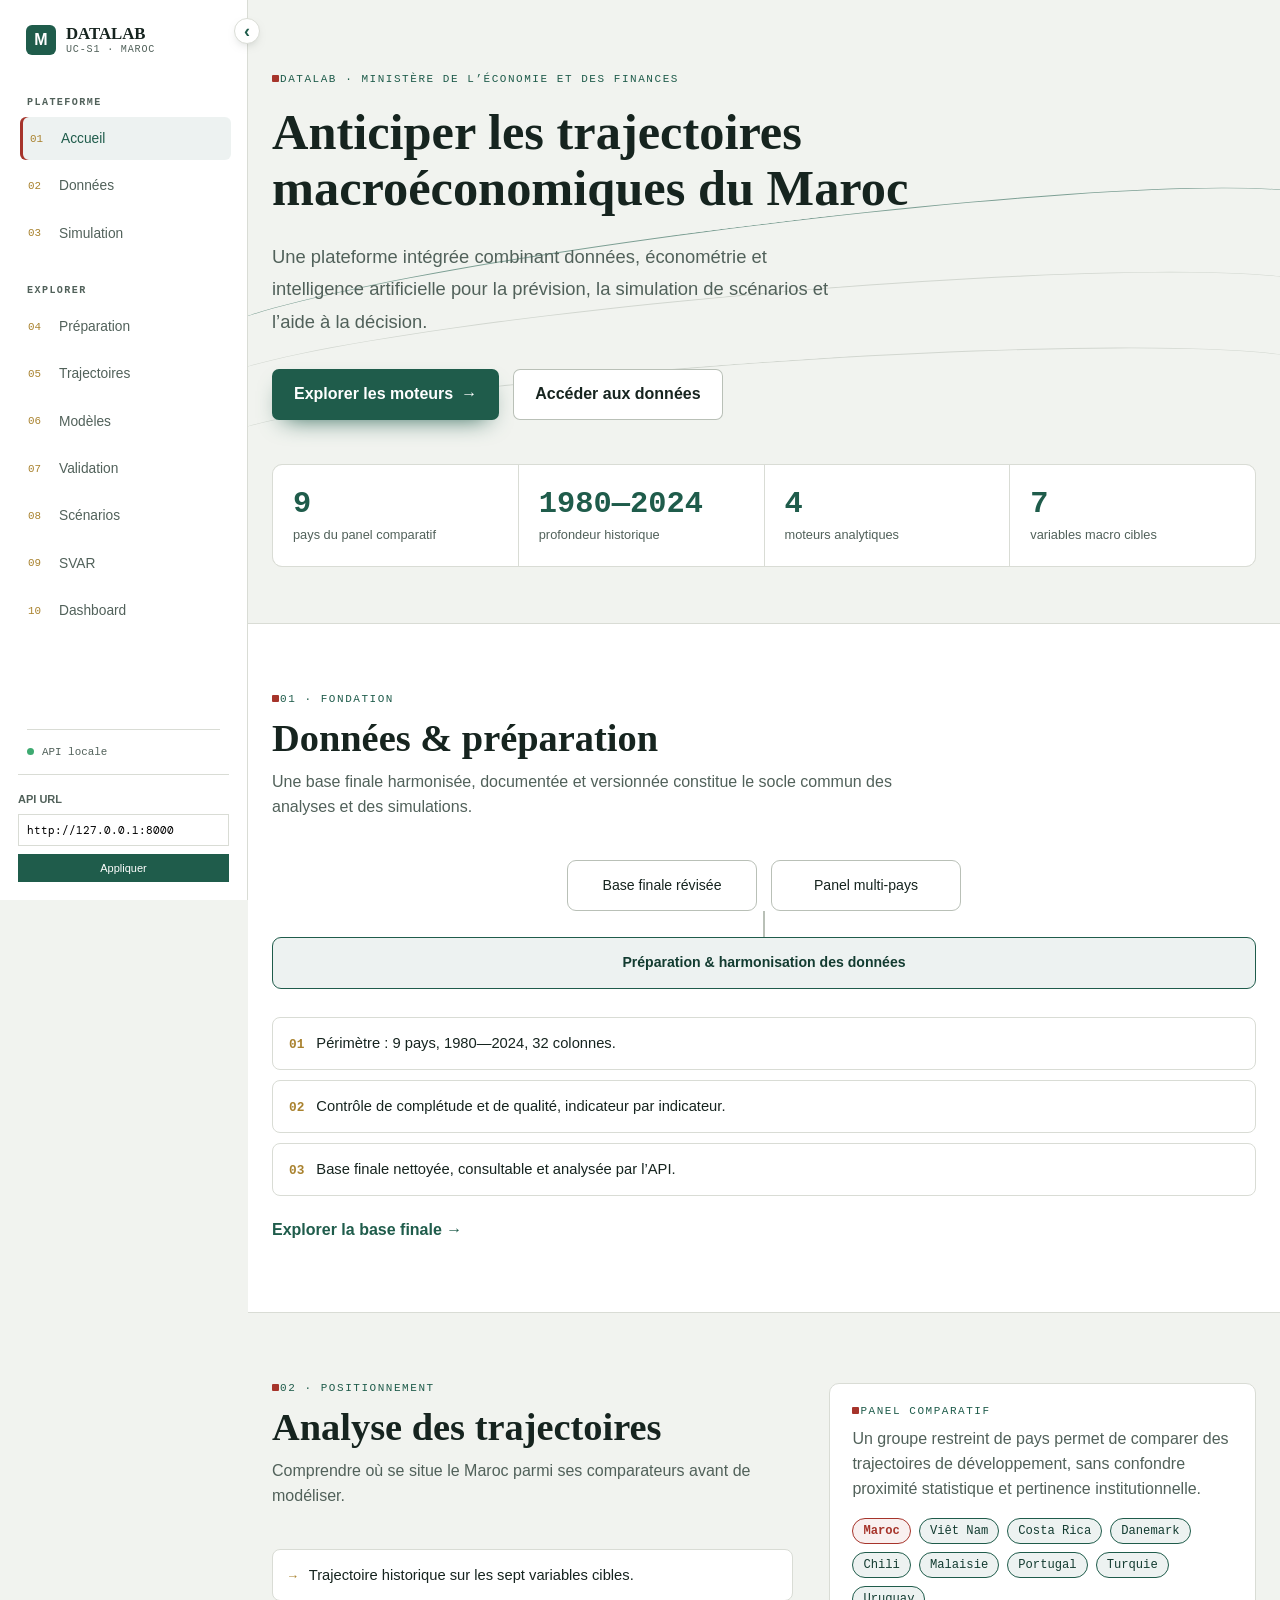
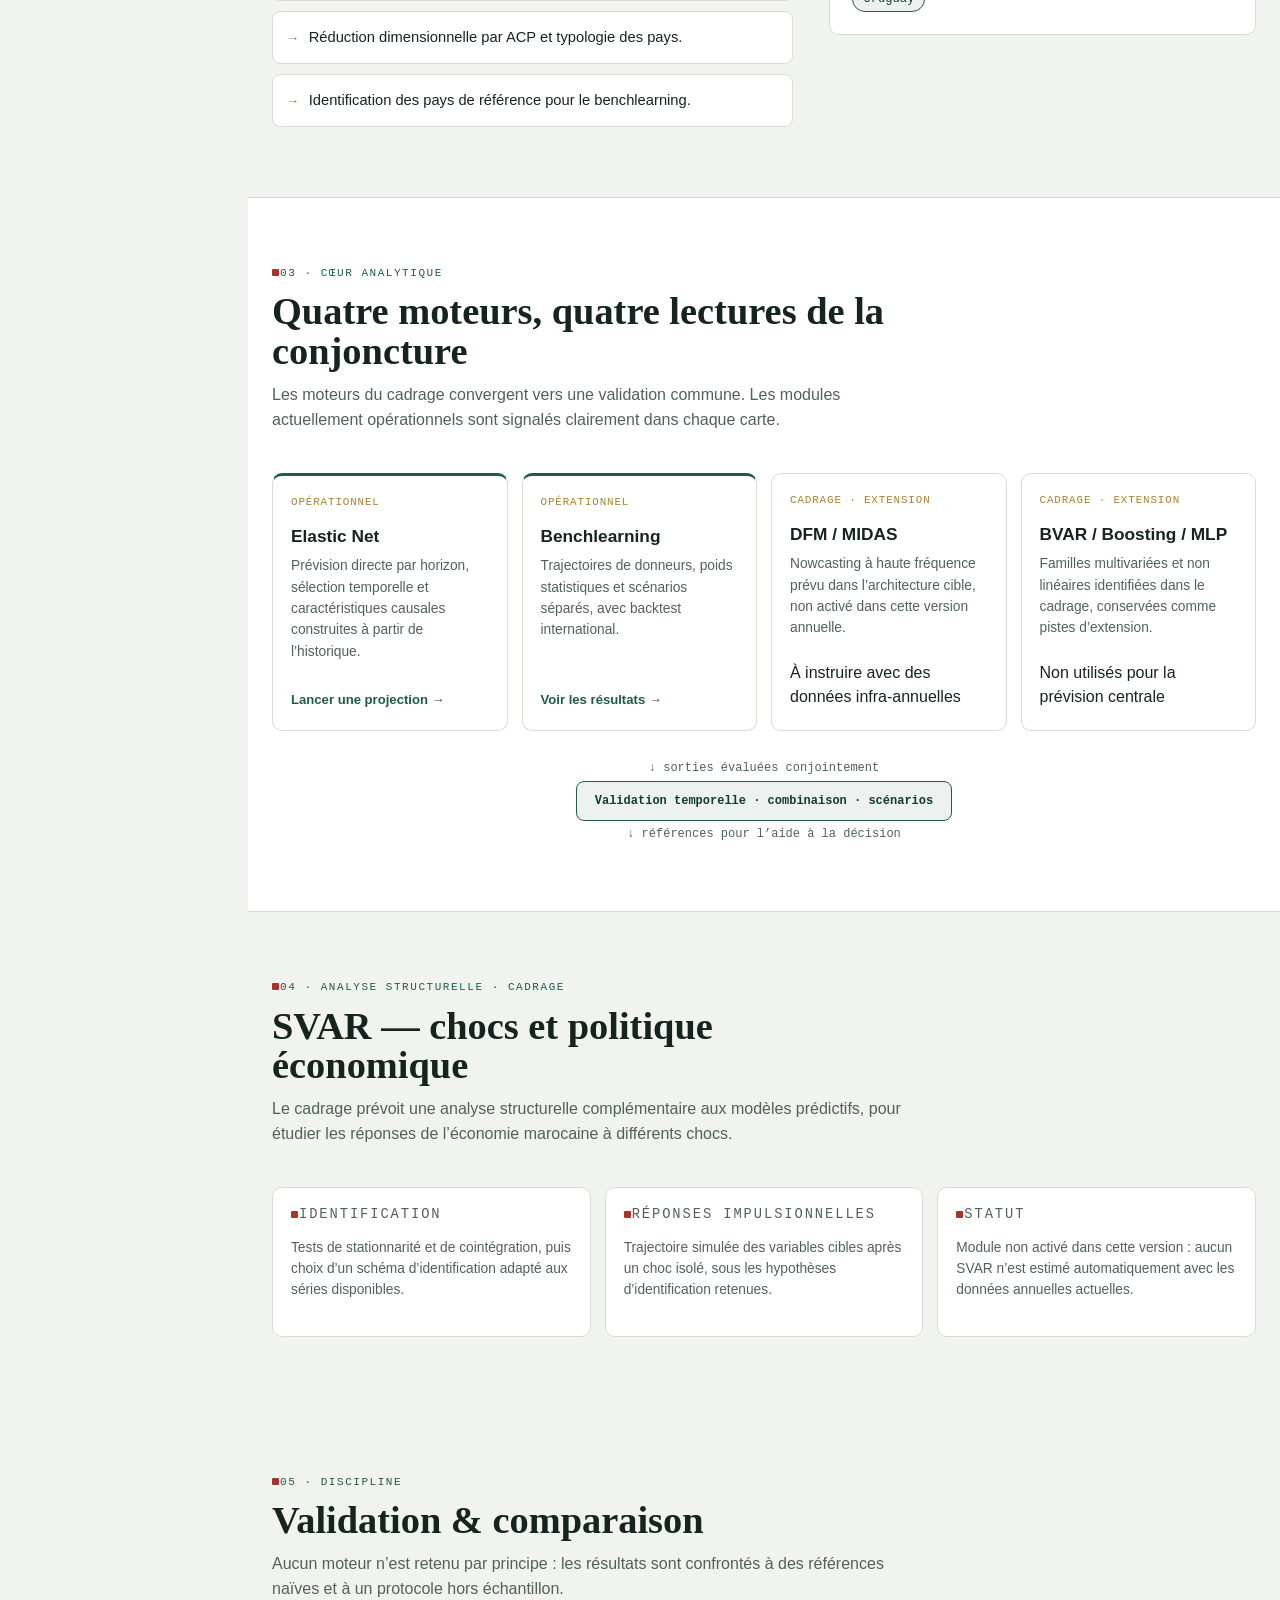
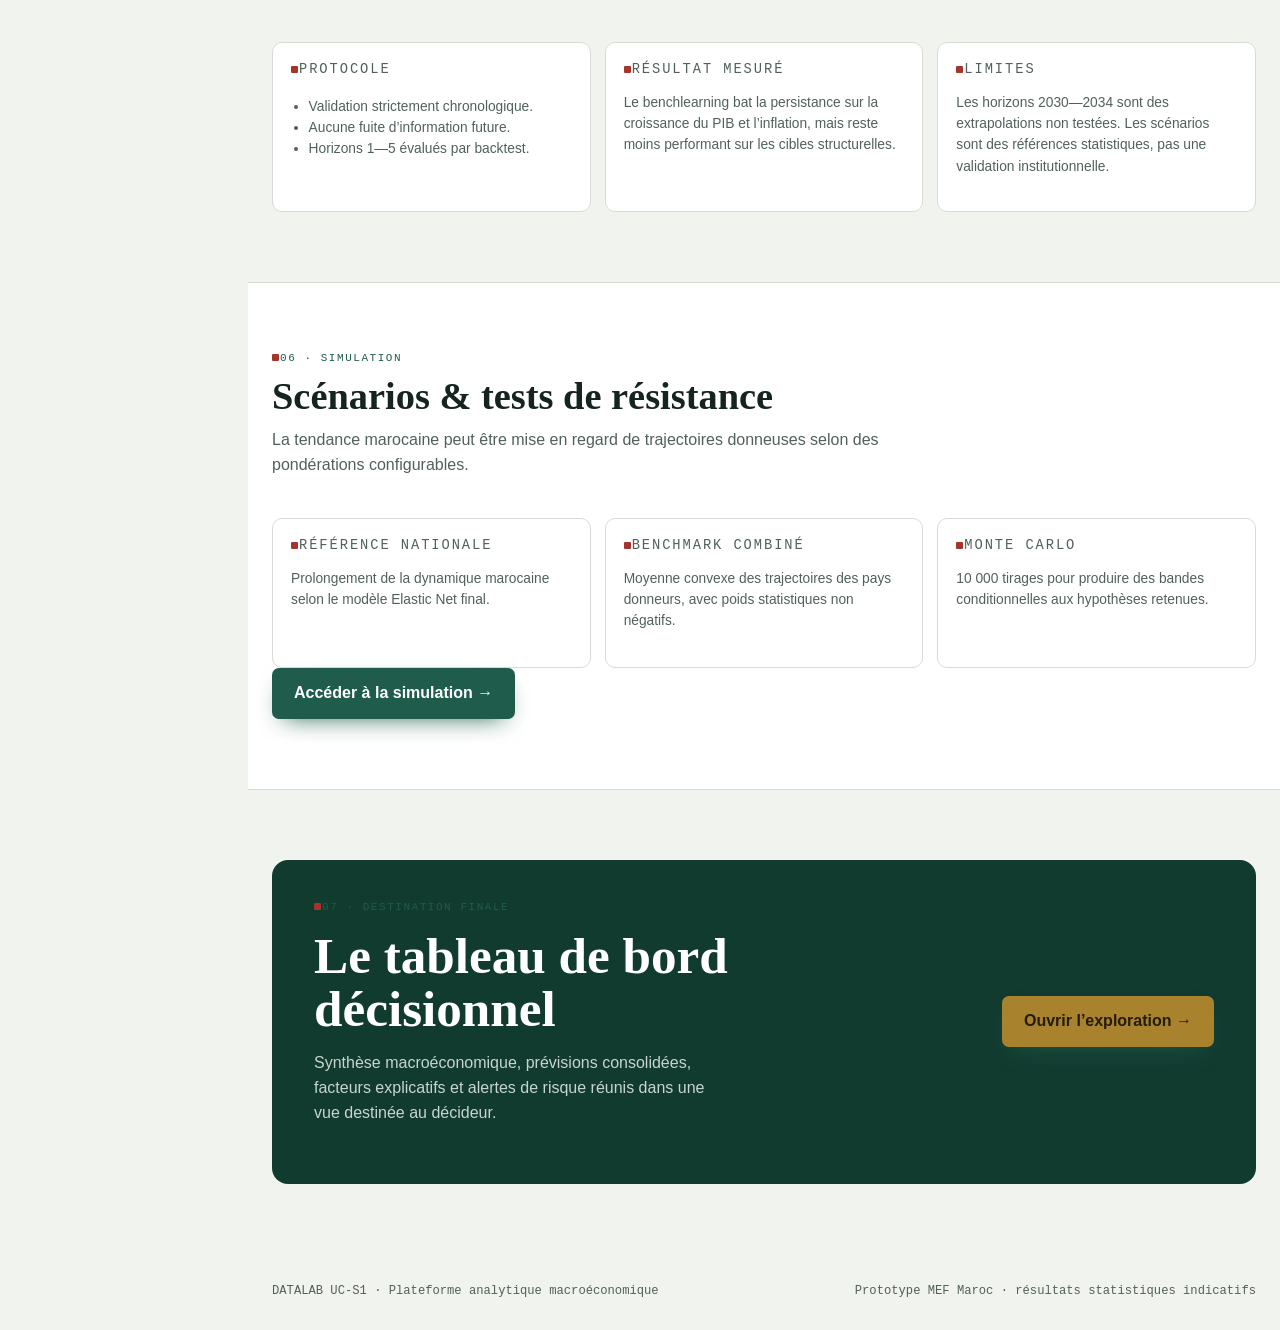
==== commit c569625a: "Ajout de la modif de l'url sur l'interface" ====
--- a/interface/index.html
+++ b/interface/index.html
@@ -7,7 +7,7 @@
   <link rel="stylesheet" href="styles.css">
 </head>
 <body class="maquette-home with-sidebar">
-  <aside class="side-menu" aria-label="Menu principal"><a class="side-brand" href="index.html"><span class="site-mark">M</span><span>DATALAB<small>UC-S1 · MAROC</small></span></a><p class="side-label">PLATEFORME</p><nav><a class="active" href="index.html"><span>01</span>Accueil</a><a href="data.html"><span>02</span>Données</a><a href="simulation.html"><span>03</span>Simulation</a></nav><p class="side-label">EXPLORER</p><nav><a href="#donnees"><span>04</span>Préparation</a><a href="#trajectoires"><span>05</span>Trajectoires</a><a href="#moteurs"><span>06</span>Modèles</a><a href="#validation"><span>07</span>Validation</a><a href="#scenarios"><span>08</span>Scénarios</a></nav><div class="side-foot"><span class="status-dot online"></span><span>API locale</span></div></aside>
+  <aside class="side-menu" aria-label="Menu principal"><a class="side-brand" href="index.html"><span class="site-mark">M</span><span>DATALAB<small>UC-S1 · MAROC</small></span></a><p class="side-label">PLATEFORME</p><nav><a class="active" href="index.html"><span>01</span>Accueil</a><a href="data.html"><span>02</span>Données</a><a href="simulation.html"><span>03</span>Simulation</a></nav><p class="side-label">EXPLORER</p><nav><a href="#donnees"><span>04</span>Préparation</a><a href="#trajectoires"><span>05</span>Trajectoires</a><a href="#moteurs"><span>06</span>Modèles</a><a href="#validation"><span>07</span>Validation</a><a href="#scenarios"><span>08</span>Scénarios</a></nav><div class="side-foot"><span class="status-dot online"></span><span>API locale</span></div><div class="api-config-side"><label for="apiUrlInput">API URL</label><input id="apiUrlInput" type="text" placeholder="http://127.0.0.1:8000" value="http://127.0.0.1:8000"><button id="apiUrlButton" class="secondary-button" type="button">Appliquer</button></div></aside>
   <main id="accueil">
     <section class="maquette-hero"><div class="hero-lines" aria-hidden="true"><span></span><span></span><span></span></div><div class="content-wrap hero-content"><p class="eyebrow">DATALAB · MINISTÈRE DE L’ÉCONOMIE ET DES FINANCES</p><h1>Anticiper les trajectoires macroéconomiques du Maroc</h1><p class="hero-lede">Une plateforme intégrée combinant données, économétrie et intelligence artificielle pour la prévision, la simulation de scénarios et l’aide à la décision.</p><div class="hero-actions"><a class="maquette-button primary" href="#moteurs">Explorer les moteurs <span>→</span></a><a class="maquette-button ghost" href="data.html">Accéder aux données</a></div><div class="kpi-band"><div><strong>9</strong><span>pays du panel comparatif</span></div><div><strong>1980—2024</strong><span>profondeur historique</span></div><div><strong>4</strong><span>moteurs analytiques</span></div><div><strong>7</strong><span>variables macro cibles</span></div></div></div></section>
     <section id="donnees" class="maquette-section alt"><div class="content-wrap"><div class="section-head"><p class="eyebrow">01 · FONDATION</p><h2>Données & préparation</h2><p>Une base finale harmonisée, documentée et versionnée constitue le socle commun des analyses et des simulations.</p></div><div class="flow-row"><div class="flow-node">Base finale révisée</div><div class="flow-node">Panel multi-pays</div></div><div class="flow-line"></div><div class="flow-node wide tinted">Préparation & harmonisation des données</div><div class="traj-list"><div><b>01</b><span>Périmètre : 9 pays, 1980—2024, 32 colonnes.</span></div><div><b>02</b><span>Contrôle de complétude et de qualité, indicateur par indicateur.</span></div><div><b>03</b><span>Base finale nettoyée, consultable et analysée par l’API.</span></div></div><a class="inline-link" href="data.html">Explorer la base finale →</a></div></section>
@@ -19,6 +19,7 @@
     <section id="dashboard" class="maquette-section"><div class="content-wrap dashboard-cta"><div><p class="eyebrow">07 · DESTINATION FINALE</p><h2>Le tableau de bord décisionnel</h2><p>Synthèse macroéconomique, prévisions consolidées, facteurs explicatifs et alertes de risque réunis dans une vue destinée au décideur.</p></div><a class="maquette-button primary" href="data.html">Ouvrir l’exploration →</a></div></section>
   </main>
   <footer class="site-footer content-wrap"><span>DATALAB UC-S1 · Plateforme analytique macroéconomique</span><span>Prototype MEF Maroc · résultats statistiques indicatifs</span></footer>
+  <script src="api-config.js"></script>
   <script src="sidebar.js"></script>
 </body>
 </html>
--- a/interface/styles.css
+++ b/interface/styles.css
@@ -72,6 +72,16 @@
 .site-links a:hover, .site-links a.current { background: var(--green-soft); color: var(--green); }
 .site-cta, .site-mobile-link { padding: 9px 16px; border-radius: 6px; background: var(--green); color: white; font-size: .82rem; font-weight: 600; text-decoration: none; white-space: nowrap; }
 .site-mobile-link { display: none; }
+.api-config { display: flex; align-items: center; gap: 8px; margin-left: 16px; padding: 8px 12px; background: #f8f8f1; border-radius: 6px; border: 1px solid var(--line); }
+.api-config label { margin: 0; font-size: 11px; color: var(--muted); white-space: nowrap; font-weight: 600; }
+.api-config input { width: 180px; padding: 6px 8px; border: 1px solid var(--line); font: 11px DM Mono, monospace; background: white; }
+.api-config button { padding: 6px 12px; margin: 0; font-size: 11px; white-space: nowrap; background: var(--green); color: white; border: none; cursor: pointer; }
+.api-config button:hover { background: #2d5a3d; }
+.api-config-side { margin-top: 16px; padding-top: 16px; border-top: 1px solid var(--line); }
+.api-config-side label { display: block; margin-bottom: 6px; font-size: 11px; color: var(--muted); font-weight: 600; }
+.api-config-side input { width: 100%; padding: 8px; border: 1px solid var(--line); font: 11px DM Mono, monospace; margin-bottom: 8px; background: white; }
+.api-config-side button { width: 100%; padding: 8px; margin: 0; font-size: 11px; background: var(--green); color: white; border: none; cursor: pointer; }
+.api-config-side button:hover { background: #2d5a3d; }
 .maquette-home { min-width: 320px; }
 .maquette-hero { position: relative; overflow: hidden; padding: 74px 0 56px; }
 .hero-lines { position: absolute; inset: 0; opacity: .55; pointer-events: none; }
@@ -91,7 +101,7 @@
 .preview-grid article { min-height: 150px; }.preview-grid ul { margin: 4px 0 0; padding-left: 1.1em; }.dashboard-cta { display: flex; align-items: center; justify-content: space-between; gap: 32px; padding: 42px; border-radius: 16px; background: var(--green-dark); }.dashboard-cta h2 { margin: .35em 0 .3em; color: white; }.dashboard-cta p:not(.eyebrow) { max-width: 46ch; color: #c6d6ce; }.dashboard-cta .maquette-button { flex: 0 0 auto; background: var(--gold); color: #241b08; }.site-footer { display: flex; justify-content: space-between; flex-wrap: wrap; gap: 10px; padding: 30px 0; color: var(--muted); font: .76rem var(--mono); }
 @media (max-width: 900px) { .site-cta { display: none; }.site-mobile-link { display: inline-block; margin-left: auto; }.site-links { margin-left: 0; }.engine-grid { grid-template-columns: 1fr 1fr; }.two-columns { grid-template-columns: 1fr; } }
 @media (max-width: 720px) { .kpi-band { grid-template-columns: 1fr 1fr; }.preview-grid { grid-template-columns: 1fr; }.dashboard-cta { display: block; padding: 30px 24px; }.dashboard-cta .maquette-button { margin-top: 18px; } }
-@media (max-width: 520px) { .content-wrap, .site-nav-inner { width: calc(100% - 32px); }.site-nav-inner { gap: 10px; min-height: 58px; }.site-brand { font-size: .95rem; }.site-links { gap: 0; }.site-links a { padding: 7px 8px; font-size: .72rem; }.maquette-hero { padding: 56px 0 40px; }.maquette-section { padding: 48px 0; }.hero-lede { font-size: 1rem; }.engine-grid { grid-template-columns: 1fr; }.flow-node, .flow-node.wide { width: 100%; min-width: 0; }.site-footer { display: block; line-height: 2; } }
+@media (max-width: 520px) { .content-wrap, .site-nav-inner { width: calc(100% - 32px); }.site-nav-inner { gap: 10px; min-height: 58px; }.site-brand { font-size: .95rem; }.site-links { gap: 0; }.site-links a { padding: 7px 8px; font-size: .72rem; }.api-config { display: none; }.maquette-hero { padding: 56px 0 40px; }.maquette-section { padding: 48px 0; }.hero-lede { font-size: 1rem; }.engine-grid { grid-template-columns: 1fr; }.flow-node, .flow-node.wide { width: 100%; min-width: 0; }.site-footer { display: block; line-height: 2; } }
 .maquette-home .site-mobile-link { display: none; }
 @media (max-width: 520px) { .maquette-home .site-nav-inner { min-height: 58px; }.maquette-home .site-links { margin-left: auto; }.maquette-home .site-links a:nth-child(n+4) { display: none; }.maquette-home .site-links a { padding-inline: 6px; font-size: .68rem; }.maquette-home .site-mobile-link { display: inline-block; padding: 7px 9px; font-size: .7rem; } }
 
